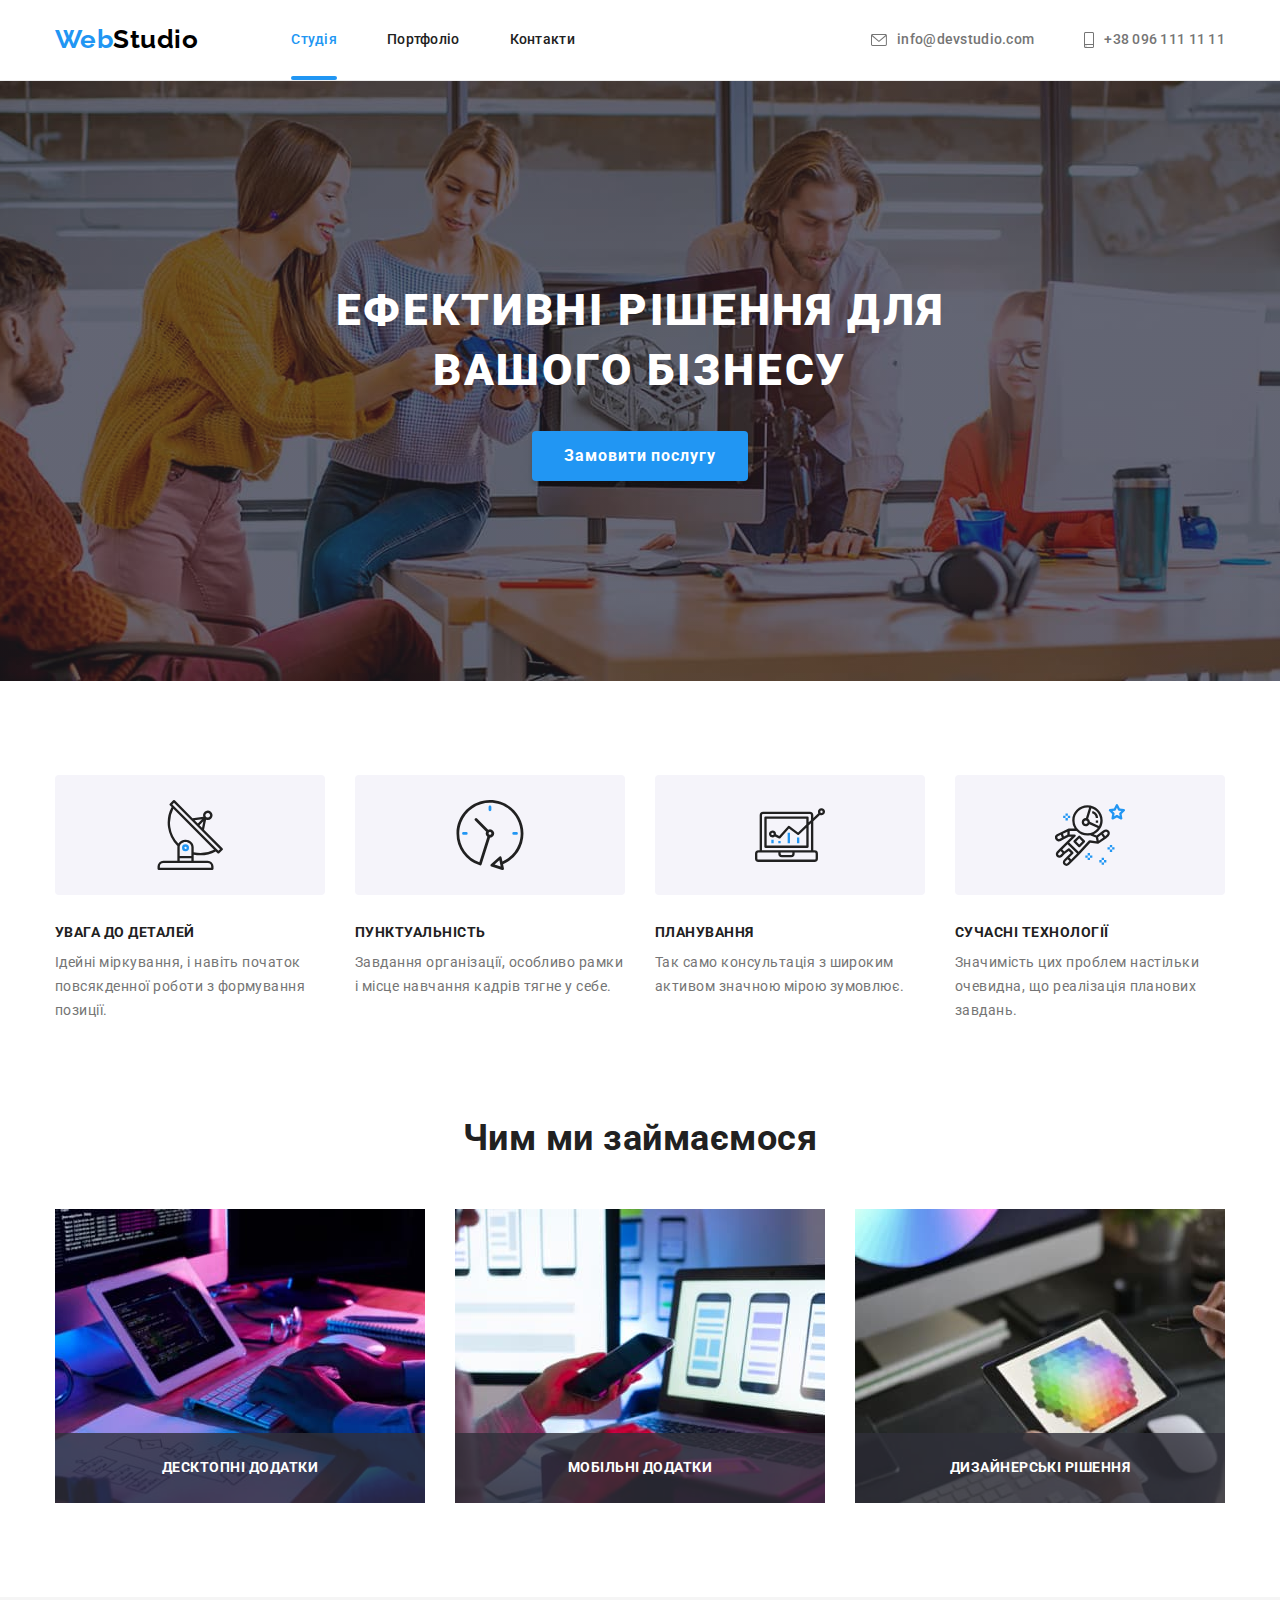
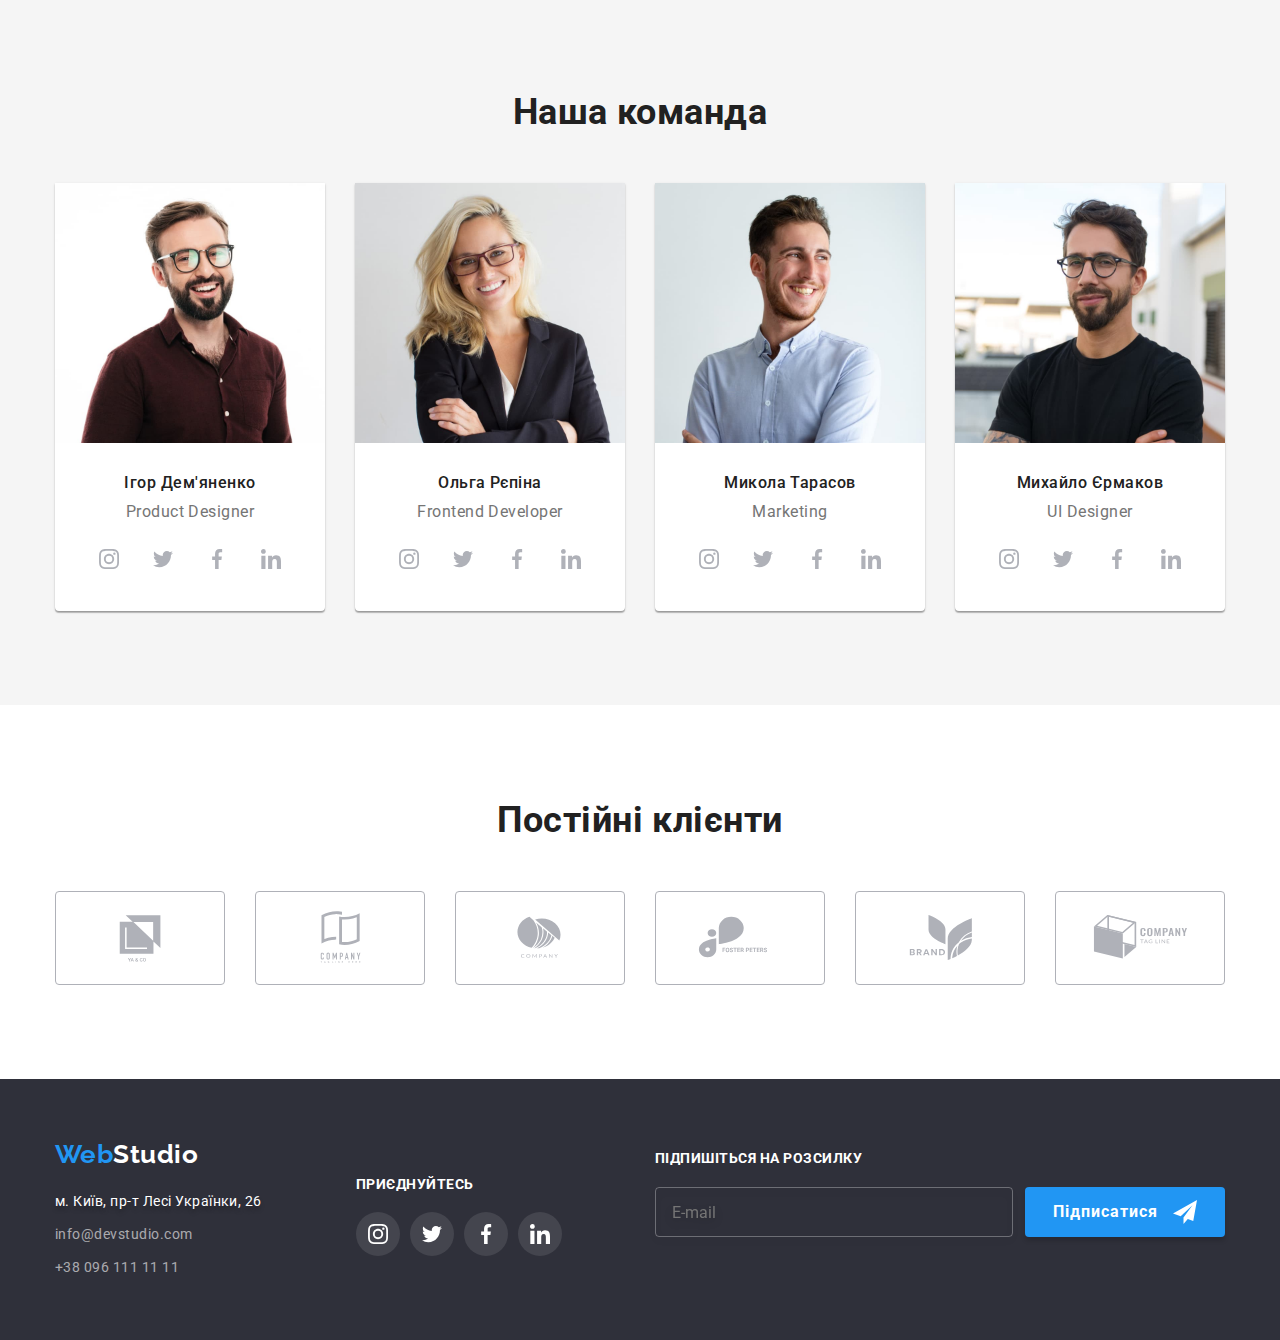
==== index.html @ 2a23f06a "Копіює попереднє ДЗ" ====
<!DOCTYPE html>
<html lang="uk">
  <head>
    <meta charset="UTF-8" />
    <meta http-equiv="X-UA-Compatible" content="IE=edge" />
    <meta name="viewport" content="width=device-width, initial-scale=1.0" />
    <title>WebStudio</title>
    <link rel="preconnect" href="https://fonts.googleapis.com" />
    <link rel="preconnect" href="https://fonts.gstatic.com" crossorigin />
    <link
      href="https://fonts.googleapis.com/css2?family=Raleway:wght@700&family=Roboto:wght@400;500;700;900&display=swap"
      rel="stylesheet"
    />
    <link
      rel="stylesheet"
      href="https://cdnjs.cloudflare.com/ajax/libs/modern-normalize/1.1.0/modern-normalize.min.css"
    />
    <link rel="stylesheet" href="./css/styles.css" />
  </head>
  <body>
    <header class="header">
      <div class="container main-nav">
        <nav class="nav">
          <a href="./index.html" class="header-logo"><span class="logo-accent">Web</span>Studio</a>
          <ul class="site-nav reset">
            <li class="item"><a href="./index.html" class="link current">Студія</a></li>
            <li class="item"><a href="./portfolio.html" class="link">Портфоліо</a></li>
            <li class="item"><a href="" class="link">Контакти</a></li>
          </ul>
        </nav>
        <ul class="contacts reset">
          <li class="item">
            <a href="mailto:info@devstudio.com" class="contact">
              <svg class="icon envelope" width="16" height="12">
                <use href="./images/icon.svg#icon-envelope"></use>
              </svg>
              info@devstudio.com</a
            >
          </li>
          <li class="item">
            <a href="tel:+380961111111" class="contact">
              <svg class="icon smartphone" width="10" height="16">
                <use href="./images/icon.svg#icon-smartphone"></use>
              </svg>
              +38 096 111 11 11</a
            >
          </li>
        </ul>
      </div>
    </header>
    <main>
      <!-- Герой -->
      <section class="hero overlay">
        <div class="container">
          <h1 class="hero-title">Ефективні рішення для вашого бізнесу</h1>
          <button type="button" class="button" data-modal-open>Замовити послугу</button>
        </div>
        <!-- Модалка -->
        <div class="backdrop is-hidden" data-modal>
          <div class="modal">
            <button class="modal-btn-close" data-modal-close>
              <svg class="icon" width="18" height="18">
                <use href="./images/icon.svg#icon-close-btn"></use>
              </svg>
            </button>
            <form class="registration-form">
              <strong class="modal-title">Залиште свої дані, ми вам передзвонимо</strong>
              <div role="group">
                <label class="modal-label">
                  <span class="modal-name">Ім'я</span>
                  <input class="modal-input" type="text" name="username">
                  <svg class="modal-icon" width="18" height="18">
                    <use href="./images/icon.svg#icon-modal-name"></use>
                  </svg>
                </label>
                <label class="modal-label">
                  <span class="modal-name">Телефон</span>
                  <input class="modal-input" type="tel" name="usertel">
                  <svg class="modal-icon" width="18" height="18">
                    <use href="./images/icon.svg#icon-modal-phone"></use>
                  </svg>
                </label>
                <label class="modal-label">
                  <span class="modal-name">Пошта</span>
                  <input class="modal-input" type="email" name="usermail">
                  <svg class="modal-icon" width="18" height="18">
                    <use href="./images/icon.svg#icon-modal-email"></use>
                  </svg>
                </label>
                <label class="modal-label">
                  <span class="modal-name">Коментар</span>
                  <textarea class="modal-textarea" name="usermessage" rows="5" placeholder="Введіть текст"></textarea>
                </label>
              </div>
              <label class="agreement-title">
                <input class="agreement-chekbox" type="checkbox" name="agreementchekbox">
                <svg class="chekbox-icon" width="16" height="16">
                  <use class="cheked-icon" href="./images/icon.svg#icon-check"></use>
                  <use class="uncheked-icon" href="./images/icon.svg#icon-uncheck"></use>
                </svg>
                <span class="agreement-name"
                  >Погоджуюся з розсилкою та приймаю
                  <a class="agreement-link" href="">Умови договору</a>  
                </span>
              </label>
              <button class="agreement-btn" type="submit">Відправити</button>
            </form>
          </div>
        </div>
      </section>
      <!-- Особливості -->
      <section class="section features">
        <div class="container features">
          <h2 class="section-title hiden">Особливості</h2>
          <!-- ☝️ Логічний заголовок h2 прихований в CSS -->
          <ul class="features reset">
            <li class="item">
              <div class="icon-features-bg">
                <svg class="icon" width="70" height="70">
                  <use href="./images/icon.svg#icon-antena"></use>
                </svg>
              </div>
              <h3 class="title">УВАГА ДО ДЕТАЛЕЙ</h3>
              <p class="text">
                Ідейні міркування, і навіть початок повсякденної роботи з формування позиції.
              </p>
            </li>
            <li class="item">
              <div class="icon-features-bg">
                <svg class="icon" width="70" height="70">
                  <use href="./images/icon.svg#icon-clock"></use>
                </svg>
              </div>
              <h3 class="title">ПУНКТУАЛЬНІСТЬ</h3>
              <p class="text">
                Завдання організації, особливо рамки і місце навчання кадрів тягне у себе.
              </p>
            </li>
            <li class="item">
              <div class="icon-features-bg">
                <svg class="icon" width="70" height="70">
                  <use href="./images/icon.svg#icon-diagram"></use>
                </svg>
              </div>
              <h3 class="title">ПЛАНУВАННЯ</h3>
              <p class="text">Так само консультація з широким активом значною мірою зумовлює.</p>
            </li>
            <li class="item">
              <div class="icon-features-bg">
                <svg class="icon" width="70" height="70">
                  <use href="./images/icon.svg#icon-astronaut"></use>
                </svg>
              </div>
              <h3 class="title">СУЧАСНІ ТЕХНОЛОГІЇ</h3>
              <p class="text">
                Значимість цих проблем настільки очевидна, що реалізація планових завдань.
              </p>
            </li>
          </ul>
        </div>
      </section>
      <!-- Чим ми займаємось -->
      <section class="section">
        <div class="container">
          <h2 class="section-title">Чим ми займаємося</h2>
          <ul class="works reset">
            <li class="item">
              <img src="./images/img1.jpg" alt="Десктопні додатки" width="370" height="294" />
              <h3 class="descr">Десктопні додатки</h3>
            </li>
            <li class="item">
              <img src="./images/img2.jpg" alt="Мобільні додатки" width="370" height="294" />
              <h3 class="descr">Мобільні додатки</h3>
            </li>
            <li class="item">
              <img src="./images/img3.jpg" alt="Дизайнерські рішення" width="370" height="294" />
              <h3 class="descr">Дизайнерські рішення</h3>
            </li>
          </ul>
        </div>
      </section>
      <!-- Наша команда -->
      <section class="section team">
        <div class="container">
          <h2 class="section-title">Наша команда</h2>
          <ul class="team-list reset">
            <li class="item">
              <img
                src="./images/team1.jpg"
                alt="фото Ігора"
                width="270"
                height="260"
                class="photo"
              />
              <div class="descr">
                <h3 class="name">Ігор Дем'яненко</h3>
                <p class="position">Product Designer</p>
                <ul class="social-links reset">
                  <li>
                    <a href="" class="icon-link">
                      <svg class="icon" width="20" height="20">
                        <use href="./images/icon.svg#icon-instagram"></use>
                      </svg>
                    </a>
                  </li>
                  <li>
                    <a href="" class="icon-link">
                      <svg class="icon" width="20" height="20">
                        <use href="./images/icon.svg#icon-twitter"></use>
                      </svg>
                    </a>
                  </li>
                  <li>
                    <a href="" class="icon-link">
                      <svg class="icon" width="20" height="20">
                        <use href="./images/icon.svg#icon-facebook"></use>
                      </svg>
                    </a>
                  </li>
                  <li>
                    <a href="" class="icon-link">
                      <svg class="icon" width="20" height="20">
                        <use href="./images/icon.svg#icon-linkedin"></use>
                      </svg>
                    </a>
                  </li>
                </ul>
              </div>
            </li>
            <li class="item">
              <img
                src="./images/team2.jpg"
                alt="фото Ольги"
                width="270"
                height="260"
                class="photo"
              />
              <div class="descr">
                <h3 class="name">Ольга Рєпіна</h3>
                <p class="position">Frontend Developer</p>
                <ul class="social-links reset">
                  <li>
                    <a href="" class="icon-link">
                      <svg class="icon" width="20" height="20">
                        <use href="./images/icon.svg#icon-instagram"></use>
                      </svg>
                    </a>
                  </li>
                  <li>
                    <a href="" class="icon-link">
                      <svg class="icon" width="20" height="20">
                        <use href="./images/icon.svg#icon-twitter"></use>
                      </svg>
                    </a>
                  </li>
                  <li>
                    <a href="" class="icon-link">
                      <svg class="icon" width="20" height="20">
                        <use href="./images/icon.svg#icon-facebook"></use>
                      </svg>
                    </a>
                  </li>
                  <li>
                    <a href="" class="icon-link">
                      <svg class="icon" width="20" height="20">
                        <use href="./images/icon.svg#icon-linkedin"></use>
                      </svg>
                    </a>
                  </li>
                </ul>
              </div>
            </li>
            <li class="item">
              <img
                src="./images/team3.jpg"
                alt="фото Миколи"
                width="270"
                height="260"
                class="photo"
              />
              <div class="descr">
                <h3 class="name">Микола Тарасов</h3>
                <p class="position">Marketing</p>
                <ul class="social-links reset">
                  <li>
                    <a href="" class="icon-link">
                      <svg class="icon" width="20" height="20">
                        <use href="./images/icon.svg#icon-instagram"></use>
                      </svg>
                    </a>
                  </li>
                  <li>
                    <a href="" class="icon-link">
                      <svg class="icon" width="20" height="20">
                        <use href="./images/icon.svg#icon-twitter"></use>
                      </svg>
                    </a>
                  </li>
                  <li>
                    <a href="" class="icon-link">
                      <svg class="icon" width="20" height="20">
                        <use href="./images/icon.svg#icon-facebook"></use>
                      </svg>
                    </a>
                  </li>
                  <li>
                    <a href="" class="icon-link">
                      <svg class="icon" width="20" height="20">
                        <use href="./images/icon.svg#icon-linkedin"></use>
                      </svg>
                    </a>
                  </li>
                </ul>
              </div>
            </li>
            <li class="item">
              <img
                src="./images/team4.jpg"
                alt="фото Михайла"
                width="270"
                height="260"
                class="photo"
              />
              <div class="descr">
                <h3 class="name">Михайло Єрмаков</h3>
                <p class="position">UI Designer</p>
                <ul class="social-links reset">
                  <li>
                    <a href="" class="icon-link">
                      <svg class="icon" width="20" height="20">
                        <use href="./images/icon.svg#icon-instagram"></use>
                      </svg>
                    </a>
                  </li>
                  <li>
                    <a href="" class="icon-link">
                      <svg class="icon" width="20" height="20">
                        <use href="./images/icon.svg#icon-twitter"></use>
                      </svg>
                    </a>
                  </li>
                  <li>
                    <a href="" class="icon-link">
                      <svg class="icon" width="20" height="20">
                        <use href="./images/icon.svg#icon-facebook"></use>
                      </svg>
                    </a>
                  </li>
                  <li>
                    <a href="" class="icon-link">
                      <svg class="icon" width="20" height="20">
                        <use href="./images/icon.svg#icon-linkedin"></use>
                      </svg>
                    </a>
                  </li>
                </ul>
              </div>
            </li>
          </ul>
        </div>
      </section>
      <!-- Постійні клієнти -->
      <section class="section">
        <div class="container">
          <h2 class="section-title">Постійні клієнти</h2>
          <ul class="client-links reset">
            <li>
              <a href="" class="client-link">
                <svg class="icon" width="106" height="60">
                  <use href="./images/icon.svg#icon-company1"></use>
                </svg>
              </a>
            </li>
            <li>
              <a href="" class="client-link">
                <svg class="icon" width="106" height="60">
                  <use href="./images/icon.svg#icon-company2"></use>
                </svg>
              </a>
            </li>
            <li>
              <a href="" class="client-link">
                <svg class="icon" width="106" height="60">
                  <use href="./images/icon.svg#icon-company3"></use>
                </svg>
              </a>
            </li>
            <li>
              <a href="" class="client-link">
                <svg class="icon" width="106" height="60">
                  <use href="./images/icon.svg#icon-company4"></use>
                </svg>
              </a>
            </li>
            <li>
              <a href="" class="client-link">
                <svg class="icon" width="106" height="60">
                  <use href="./images/icon.svg#icon-company5"></use>
                </svg>
              </a>
            </li>
            <li>
              <a href="" class="client-link">
                <svg class="icon" width="106" height="60">
                  <use href="./images/icon.svg#icon-company6"></use>
                </svg>
              </a>
            </li>
          </ul>
        </div>
      </section>
    </main>
    <footer class="footer">
      <div class="container test" >
        <div class="logo-address">
          <a href="./index.html" class="footer-logo"><span class="logo-accent">Web</span>Studio</a>
          <address>
            <ul class="address reset">
              <li class="item">
                <a
                  href="https://goo.gl/maps/BD2goGqoKJYriKca9"
                  target="_blank"
                  class="footer-address"
                  >м. Київ, пр-т Лесі Українки, 26</a
                >
              </li>
              <li class="item">
                <a href="mailto:info@devstudio.com" class="footer-mail">info@devstudio.com</a>
              </li>
              <li class="item">
                <a href="tel:+380961111111" class="footer-tel">+38 096 111 11 11</a>
              </li>
            </ul>
          </address>
        </div>
        <div class="social-footer">
          <h3 class="title">приєднуйтесь</h3>
          <ul class="social-links reset">
            <li>
              <a href="" class="icon-link">
                <svg class="icon" width="20" height="20">
                  <use href="./images/icon.svg#icon-instagram"></use>
                </svg>
              </a>
            </li>
            <li>
              <a href="" class="icon-link">
                <svg class="icon" width="20" height="20">
                  <use href="./images/icon.svg#icon-twitter"></use>
                </svg>
              </a>
            </li>
            <li>
              <a href="" class="icon-link">
                <svg class="icon" width="20" height="20">
                  <use href="./images/icon.svg#icon-facebook"></use>
                </svg>
              </a>
            </li>
            <li>
              <a href="" class="icon-link">
                <svg class="icon" width="20" height="20">
                  <use href="./images/icon.svg#icon-linkedin"></use>
                </svg>
              </a>
            </li>
          </ul>
        </div>
        <div class="subscription">
          <h3 class="title">Підпишіться на розсилку</h3>
          <form class="subscription-form">
            <label for="user_email"></label>
            <input class="subscription-input" type="email" name="subscriber-email" id="user_email" placeholder="E-mail"/>

            <button class="subscription-btn" type="submit">Підписатися
              <svg class="subscription-icon" width="24" height="24">
                <use href="./images/icon.svg#icon-send"></use>
              </svg>
            </button>
          </form>
        </div>
      </div>
    </footer>
    <script src="./js/modal.js"></script>
  </body>
</html>
---- css/styles.css ----
html {
  box-sizing: border-box;
}

*,
*::before,
*::after {
  box-sizing: border-box;
}

h1,
h2,
h3,
h4,
h5,
h6,
p {
  margin-top: 0;
  margin-bottom: 0;
}

img {
  display: block;
}

:root {
  --primary-text-color: #212121;
  --text-color: #757575;
  --accent-color: #2196f3;
  --primary-background-color: #ffffff;
  --secondary-background-color: #2f303a;
  --third-background-color: #f5f5f5;
  /* Transition settings*/
  --transition-duration: 250ms;
  --transition-timing-function: cubic-bezier(0.4, 0, 0.2, 1);
}

body {
  background-color: var(--primary-background-color);
  color: var(--primary-text-color);

  font-family: 'Roboto', sans-serif;
  letter-spacing: 0.03em;
}

input, 
textarea {
  display: block;
  outline: transparent;
}

.reset {
  padding: 0;
  margin: 0;
  list-style: none;
}

/* Header */

.header {
  border-bottom: 1px solid #ececec;
}
.header-logo {
  padding-top: 24px;
  padding-bottom: 24px;

  color: #000000;

  font-family: 'Raleway', sans-serif;
  font-weight: 700;
  font-size: 26px;
  line-height: 1.2;
  text-decoration: none;

  transition-property: color;
  transition-duration: var(--transition-duration);
  transition-timing-function: var(--transition-timing-function);
}

.header-logo .logo-accent {
  color: var(--accent-color);
}

.header-logo:hover,
.header-logo:focus {
  color: var(--accent-color);
}

.container {
  margin: 0 auto;
  width: 1200px;
  padding-left: 15px;
  padding-right: 15px;
}
/* Site nav */

.nav {
  display: flex;
  align-items: center;
}

.main-nav {
  display: flex;
}

.site-nav {
  display: flex;
  margin-left: 93px;
}

.site-nav .item + .item {
  margin-left: 50px;
}

.contacts {
  display: flex;
  margin-left: auto;
}

.contacts .item + .item {
  margin-left: 50px;
}

.site-nav .link,
.contacts .contact {
  display: block;
  padding-top: 32px;
  padding-bottom: 32px;

  color: var(--primary-text-color);

  font-weight: 500;
  font-size: 14px;
  line-height: 1.14;
  letter-spacing: 0.02em;
  text-decoration: none;

  transition-property: color;
  transition-duration: var(--transition-duration);
  transition-timing-function: var(--transition-timing-function);

}

.site-nav .link.current {
  position: relative;
  color: var(--accent-color);
}

.link.current::after {
  content: '';
  position: absolute;
  left: 0;
  bottom: 0;
  display: block;
  width: 100%;
  height: 4px;
  border-radius: 2px;
  background-color: var(--accent-color);
}

.contacts .contact {
  display: flex;
  align-items: center;

  color: var(--text-color);

  transition-property: color;
  transition-duration: var(--transition-duration);
  transition-timing-function: var(--transition-timing-function);

}

.contact > .icon.envelope {
  width: 16px;
  height: 12px;
  margin-right: 10px;
  padding: 0;
  fill: currentColor;
}

.contact > .icon.smartphone {
  width: 10px;
  height: 16px;
  margin-right: 10px;
  padding: 0;
  fill: currentColor;
}

.site-nav .link:hover,
.site-nav .link:focus,
.contact:hover,
.contact:focus {
  color: var(--accent-color);
}

/* Hero */

.hero-title {
  margin: 0 auto;
  margin-bottom: 30px;
  width: 696px;

  color: var(--primary-background-color);

  font-weight: 900;
  font-size: 44px;
  line-height: 1.36;
  letter-spacing: 0.06em;
  text-transform: uppercase;
}

.hero {
  padding-top: 200px;
  padding-bottom: 200px;
  text-align: center;

  background-color: #c4c4c4;
}

.overlay {
  max-width: 1600px;
  height: 600px;
  margin-left: auto;
  margin-right: auto;
  background-image: linear-gradient(to right, rgba(47, 48, 58, 0.4), rgba(47, 48, 58, 0.4)),
    url(../images/bg-image-hero.jpg);
  background-repeat: no-repeat;
  background-position: center;
  background-size: cover;
}

/* Hero button */

.button {
  border: none;
  border-radius: 4px;
  box-shadow: 0px 4px 4px rgba(0, 0, 0, 0.15);
  padding: 10px 32px;
  min-width: 216px;

  color: var(--primary-background-color);
  background-color: var(--accent-color);

  font-weight: 700;
  font-size: 16px;
  line-height: 1.88;
  text-align: center;
  letter-spacing: 0.06em;
  cursor: pointer;

  transition-property: background-color;
  transition-duration: var(--transition-duration);
  transition-timing-function: var(--transition-timing-function);
}
.button:hover,
.button:focus {
  background-color: #188ce8;
}

/* Modal */

.backdrop {
  position: fixed;
  z-index: 10;
  top: 0;
  left: 0;
  width: 100%;
  height: 100%;
  background-color: rgba(0, 0, 0, 0.2);
  transform:  scale(1);
  transition-duration: 250ms;
  transform-origin: top center;
  transition-timing-function: var(--transition-timing-function);
}

.backdrop.is-hidden {
  opacity: 0;
  pointer-events: none;
  visibility: hidden;

  transform:  scale(0);
  transition-duration: 250ms;
  transform-origin: top center;
  transition-timing-function: var(--transition-timing-function);
}

.modal {
  position: absolute;
  top: 50%;
  left: 50%;
  transform: translate(-50%, -50%);
  width: 528px;
  height: 581px;
  background-color: #FFFFFF;
  box-shadow: 0px 1px 3px rgba(0, 0, 0, 0.12), 0px 1px 1px rgba(0, 0, 0, 0.14), 0px 2px 1px rgba(0, 0, 0, 0.2);
  border-radius: 4px;
}

.modal-btn-close {
  position: absolute;
  top: 8px;
  right: 8px;
  display: flex;
  justify-content: center;
  align-items: center;
  width: 30px;
  height: 30px;
  background: #FFFFFF;
  border: 1px solid rgba(0, 0, 0, 0.1);
  border-radius: 50%;
  cursor: pointer;
}

.modal-btn-close .icon {
  width: 11px;
  height: 11px;

  transition-property: fill;
  transition-duration: var(--transition-duration);
  transition-timing-function: var(--transition-timing-function);
}

.modal-btn-close:hover .icon {
  fill: var(--accent-color);
}

/* Modal forms */

.registration-form {
  padding: 40px;
  text-align: left;
}

.modal-title {
  display: block;
  text-align: center;
  margin-bottom: 12px;
  font-weight: 700;
  font-size: 20px;
  line-height: 1.15;
  color: #212121;
}

.modal-label {
  position: relative;
  display: block;
}

.modal-label:nth-child(-n + 3) {
  margin-bottom: 10px;
}

.modal-label:last-child {
  margin-bottom: 20px;
}

.modal-name {
  display: block;
  margin-left: 0;
  margin-bottom: 4px;
  font-weight: 400;
  font-size: 12px;
  line-height: 1.17;
  letter-spacing: 0.01em;
  color: var(--text-color);
}

.modal-input {
  outline: transparent;
  width: 100%;
  height: 40px;
  padding-left: 42px;
  padding-right: 42px;
  border: 1px solid rgba(33, 33, 33, 0.2);
  border-radius: 4px;
  font-size: 12px;
  line-height: 1.17;
  letter-spacing: 0.01em;
  color: rgba(117, 117, 117, 0.5);

  transition-property: border-color, fill;
  transition-duration: var(--transition-duration);
  transition-timing-function: var(--transition-timing-function);
}

.modal-icon {
  position: absolute;
  bottom: 11px;
  left: 12px;

  transition-property: border-color, fill;
  transition-duration: var(--transition-duration);
  transition-timing-function: var(--transition-timing-function);
}

.modal-input:focus {
  border-color: var(--accent-color);
}

.modal-input:focus + .modal-icon {
  fill: var(--accent-color);
}

.modal-textarea {
  outline: transparent;
  width: 100%;
  height: 120px;
  padding: 12px 16px;
  border: 1px solid rgba(33, 33, 33, 0.2);
  border-radius: 4px;
  resize: none;
  font-weight: 400;
  font-size: 12px;
  line-height: 1.17;
  letter-spacing: 0.01em;
  color: rgba(117, 117, 117, 0.5);

  transition-property: border-color;
  transition-duration: var(--transition-duration);
  transition-timing-function: var(--transition-timing-function);
}

.modal-textarea::placeholder {
  font-weight: 400;
  font-size: 12px;
  line-height: 1.17;
  letter-spacing: 0.01em;
  color: rgba(117, 117, 117, 0.5);
}

.modal-textarea:focus {
  border-color: var(--accent-color);
}

.agreement-title {
  display: flex;
  align-items: center;
  justify-content: center;
  gap: 8px;

  /* display: block; */
  margin-bottom: 30px;
  text-align: center;
  font-weight: 400;
  font-size: 14px;
  line-height: 1.71;
  color: var(--text-color);
  cursor: pointer;
}

.agreement-chekbox {
  position: absolute;
  opacity: 0;
  transform: scale(0);
}

.chekbox-icon {
  display: block;
}

.uncheked-icon {
  opacity: 1;

  transition-property: opacity, fill;
  transition-duration: var(--transition-duration);
  transition-timing-function: var(--transition-timing-function);
}

.agreement-chekbox:checked + .chekbox-icon .uncheked-icon {
  opacity: 0;
}

.cheked-icon {
  opacity: 0;

  transition-property: opacity;
  transition-duration: var(--transition-duration);
  transition-timing-function: var(--transition-timing-function);
}

.agreement-chekbox:checked + .chekbox-icon .cheked-icon {
  opacity: 1;
}

.agreement-chekbox:focus + .chekbox-icon .uncheked-icon {
  fill: var(--accent-color);
}

.agreement-name {
  user-select: none;
}

.agreement-link {
  text-decoration: underline;
  text-underline-position: under;  
  color: var(--accent-color);

  transition-property: color;
  transition-duration: var(--transition-duration);
  transition-timing-function: var(--transition-timing-function);
}

.agreement-link:hover,
.agreement-link:focus {
  color: #188ce8;
}

.agreement-btn {
  display: block;
  margin: 0 auto;
  width: 200px;
  height: 50px;
  border: none;
  font-weight: 700;
  font-size: 16px;
  line-height: 1.88;
  letter-spacing: 0.06em;
  color: #FFFFFF;
  background-color: var(--accent-color);
  box-shadow: 0px 4px 4px rgba(0, 0, 0, 0.15);
  border-radius: 4px;
  cursor: pointer;

  transition-property: background-color;
  transition-duration: var(--transition-duration);
  transition-timing-function: var(--transition-timing-function);
}

.agreement-btn:hover,
.agreement-btn:focus {
background-color: #188ce8;
}


/* Sections */

.section {
  padding-top: 94px;
  padding-bottom: 94px;
}

.section-title {
  margin-bottom: 50px;
  color: var(--primary-text-color);

  font-weight: 700;
  font-size: 36px;
  line-height: 1.17;
  text-align: center;
}

/* Features */

.hiden {
  position: absolute;
  width: 1px;
  height: 1px;
  margin: -1px;
  border: 0;
  padding: 0;
  white-space: nowrap;
  clip-path: inset(100%);
  clip: rect(0 0 0 0);
  overflow: hidden;
}

.section.features {
  padding-bottom: 0;
}

.features {
  display: flex;
}

.features .item {
  width: 270px;
  margin-left: 30px;
}

.features .item:nth-child(1) {
  margin-left: 0;
}

.icon-features-bg {
  width: 270px;
  padding: 25px 100px;
  margin-bottom: 30px;
  background: #f5f4fa;
  border-radius: 4px;
}

.icon-features-bg > .icon {
  display: block;
}

.features .text {
  color: var(--text-color);
}

.features .title {
  margin-bottom: 10px;
  font-weight: 700;
  font-size: 14px;
  line-height: 1.14;
  text-transform: uppercase;
}

.features .text {
  font-size: 14px;
  line-height: 1.71;
}

/* Works */

.works {
  display: flex;
}

.works .item {
  position: relative;
  width: 370px;
  margin-left: 30px;
}

.works .item:nth-child(1) {
  margin-left: 0;
}

.works .descr {
  position: absolute;
  bottom: 0;
  left: 0;
  width: 100%;
  padding: 27px;
  font-weight: 700;
  font-size: 14px;
  line-height: 1.14;
  text-align: center;
  text-transform: uppercase;
  color: #FFFFFF;
  background-color: rgba(47, 48, 58, 0.8);;
}

/* Team */

.section.team {
  background-color: var(--third-background-color);
}

.team-list {
  display: flex;
  text-align: center;
}

.team-list .item {
  width: 270px;
  margin-left: 30px;
  text-align: center;
  background-color: var(--primary-background-color);
  box-shadow: 0px 1px 3px rgba(0, 0, 0, 0.12), 0px 1px 1px rgba(0, 0, 0, 0.14),
    0px 2px 1px rgba(0, 0, 0, 0.2);
  border-radius: 0px 0px 4px 4px;
}

.team-list .item:nth-child(1) {
  margin-left: 0;
}

.section.team > .section-title {
  margin-bottom: 50px;
}

.team-list .descr {
  padding-top: 30px;
  padding-bottom: 30px;
}

.team-list .name {
  margin-bottom: 10px;
  font-weight: 500;
  font-size: 16px;
  line-height: 1.19;
}

.team-list .position {
  margin-bottom: 16px;

  color: var(--text-color);

  font-size: 16px;
  line-height: 1.19;
}

.descr .social-links {
  display: flex;
  justify-content: center;
  gap: 10px;
}

.social-links .icon-link {
  display: flex;
  align-items: center;
  justify-content: center;
  width: 44px;
  height: 44px;
  border-radius: 50%;
  color: #afb1b8;

  transition-property: background-color, color;
  transition-duration: var(--transition-duration);
  transition-timing-function: var(--transition-timing-function);
}

.icon-link:hover,
.icon-link:focus {
  color: #ffffff;
  background-color: var(--accent-color);
}

.icon-link .icon {
  fill: currentColor;
}

/* Clients */

.client-links {
  display: flex;
  justify-content: center;
  gap: 30px;
}

.client-link {
  display: block;
  width: 170px;
  padding: 16px 32px;
  border: 1px solid #afb1b8;
  border-radius: 4px;
  color: #afb1b8;

  transition-property: border-color, color;
  transition-duration: var(--transition-duration);
  transition-timing-function: var(--transition-timing-function);

}

.client-link:hover,
.client-link:focus {
  color: var(--accent-color);
  border-color: var(--accent-color);
}

.client-link .icon {
  display: block;
  fill: currentColor;
}

/* Footer */

.footer {
  padding-top: 60px;
  padding-bottom: 60px;
  background-color: var(--secondary-background-color);
}

.footer-logo {
  display: block;
  margin-bottom: 20px;
  color: var(--primary-background-color);

  font-family: 'Raleway', sans-serif;
  font-weight: 700;
  font-size: 26px;
  line-height: 1.19;
  text-decoration: none;

  transition-property: color;
  transition-duration: var(--transition-duration);
  transition-timing-function: var(--transition-timing-function);
}

.footer-logo .logo-accent {
  color: var(--accent-color);
}

.footer-logo:hover,
.footer-logo:focus {
  color: var(--accent-color);
}

.address {
  width: 231px;
  font-size: 14px;
  line-height: 1.71;
  font-style: normal;
}

.address > .item:nth-child(-n + 2) {
  margin-bottom: 9px;
}

.footer-address {
  display: block;
  color: var(--primary-background-color);
  text-decoration: none;
  text-shadow: 0px 4px 4px rgba(0, 0, 0, 0.25);

  transition-property: color;
  transition-duration: var(--transition-duration);
  transition-timing-function: var(--transition-timing-function);
}

.footer-mail,
.footer-tel {
  display: block;
  color: rgba(255, 255, 255, 0.6);
  text-decoration: none;

  transition-property: color;
  transition-duration: var(--transition-duration);
  transition-timing-function: var(--transition-timing-function);
}

.footer-address:hover,
.footer-address:focus,
.footer-mail:hover,
.footer-mail:focus,
.footer-tel:hover,
.footer-tel:focus {
  color: var(--accent-color);
}
/* Social footer */

.test {
  display: flex;
}

.social-footer {
  width: 206px;
  margin-left: 70px;
  align-content: center;
}

.social-footer .title {
  margin-top: 12px;
  margin-bottom: 20px;
  font-weight: 700;
  font-size: 14px;
  line-height: 16px;
  text-transform: uppercase;
  color: #ffffff;
}

.social-footer .social-links {
  display: flex;
  gap: 10px;
}

.social-footer .icon-link {
  display: flex;
  align-items: center;
  justify-content: center;
  width: 44px;
  height: 44px;
  border-radius: 50%;
  color: #ffffff;
  background: rgba(255, 255, 255, 0.1);

  transition-property: background-color;
  transition-duration: var(--transition-duration);
  transition-timing-function: var(--transition-timing-function);
}

.icon-link:hover,
.icon-link:focus {
  background-color: var(--accent-color);
}

/* Footer Subscription */

.subscription {
  margin-left: 93px;
}

.subscription-form {
  display: flex;
}

.subscription .title { 
  margin-top: 12px; 
  margin-bottom: 20px;
  font-weight: 700;
  font-size: 14px;
  line-height: 1.14;
  text-transform: uppercase;
    color: #FFFFFF;
}

.subscription-input {
  width: 358px;
  height: 50px;
  margin-right: 12px;
  padding: 15px 16px;
  border: 1px solid rgba(255, 255, 255, 0.3);
  filter: drop-shadow(0px 4px 4px rgba(0, 0, 0, 0.15));
  border-radius: 4px;
  background-color: transparent;
  font-size: 16px;
  line-height: 1.25;
  color: rgba(255, 255, 255, 0.6);

  transition-property: border-color;
  transition-duration: var(--transition-duration);
  transition-timing-function: var(--transition-timing-function);
}

.subscription-input:focus {
  border-color: var(--accent-color);
}

.subscription-btn {
  position: relative;
  display: block;
  width: 200px;
  height: 50px;
  padding: 10px 28px;
  border: none;
  background-color: #2196F3;
  box-shadow: 0px 4px 4px rgba(0, 0, 0, 0.15);
  border-radius: 4px;
  text-align: start;
  font-weight: 700;
  font-size: 16px;
  line-height: 1.88;
  letter-spacing: 0.06em;
  color: #FFFFFF;
  cursor: pointer;

  transition-property: background-color;
  transition-duration: var(--transition-duration);
  transition-timing-function: var(--transition-timing-function);

}

.subscription-icon {
  position: absolute;
  top: 13px;
  right: 28px;
}

.subscription-btn:hover,
.subscription-btn:focus {
  background-color: #188ce8;
}

/* Page Portfolio.html */

.section.portfolio {
  background-color: var(--primary-background-color);
}

.filters {
  display: flex;
  justify-content: center;
  margin-bottom: 50px;
}

.filters .item + .item {
  margin-left: 8px;
}

.filters .button {
  padding: 6px 22px;
}
.filter {
  padding: 6px 22px;

  background-color: #f5f4fa;
  color: var(--primary-text-color);
  border-radius: 4px;
  border: none;

  font-weight: 500;
  font-size: 16px;
  line-height: 1.62;
  font-family: inherit;

  transition-property: background-color, color, box-shadow;
  transition-duration: var(--transition-duration);
  transition-timing-function: var(--transition-timing-function);
}

.filter:hover,
.filter:focus {
  background-color: var(--accent-color);
  color: var(--primary-background-color);
  box-shadow: 0px 3px 1px rgba(0, 0, 0, 0.1), 0px 1px 2px rgba(0, 0, 0, 0.08),
    0px 2px 2px rgba(0, 0, 0, 0.12);
  cursor: pointer;
}

.card-thumd {
  position: relative;
  overflow: hidden;
}

.card-overlay {
  position: absolute;
  bottom: 0;
  left: 0;
  width: 100%;
  height: 100%;
  background-color: rgba(33, 150, 243, 0.9);
  transform: translateY(100%);
  
  transition-property: transform;
  transition-duration: var(--transition-duration);
  transition-timing-function: var(--transition-timing-function);
}

.card-link:hover .card-overlay {
  transform: translateY(0%);
}

.card-actions {
  display: block;
  position: absolute;
  bottom: 0;
  left: 0;

  padding: 63px 24px;
  font-weight: 400;
  font-size: 18px;
  line-height: 28px;
  color: #fff;
}

.cards.flex {
  display: flex;
  flex-wrap: wrap;
}

.card {
  width: 370px;
  margin-right: 30px;
  margin-bottom: 30px;
}

.card:nth-child(3n) {
  margin-right: 0;
}

.card:nth-last-child(-n + 3) {
  margin-bottom: 0;
}

.card .title {
  margin-bottom: 4px;
  color: var(--primary-text-color);

  font-weight: 700;
  font-size: 18px;
  line-height: 2;
  letter-spacing: 0.06em;
}

.card .text {
  color: var(--text-color);

  font-size: 16px;
  line-height: 1.88;
}

.card .descr {
  padding: 20px 24px;
  border: 1px solid #eeeeee;
  border-top: none;
  background: var(--primary-background-color);
}

.card-link {
  display: block;
  text-decoration: none;

  transition-property: box-shadow;
  transition-duration: var(--transition-duration);
  transition-timing-function: var(--transition-timing-function);

}

.card-link:hover,
.card-link:focus {
  box-shadow: 0px 1px 1px rgba(0, 0, 0, 0.12), 0px 4px 4px rgba(0, 0, 0, 0.06), 1px 4px 6px rgba(0, 0, 0, 0.16);
}
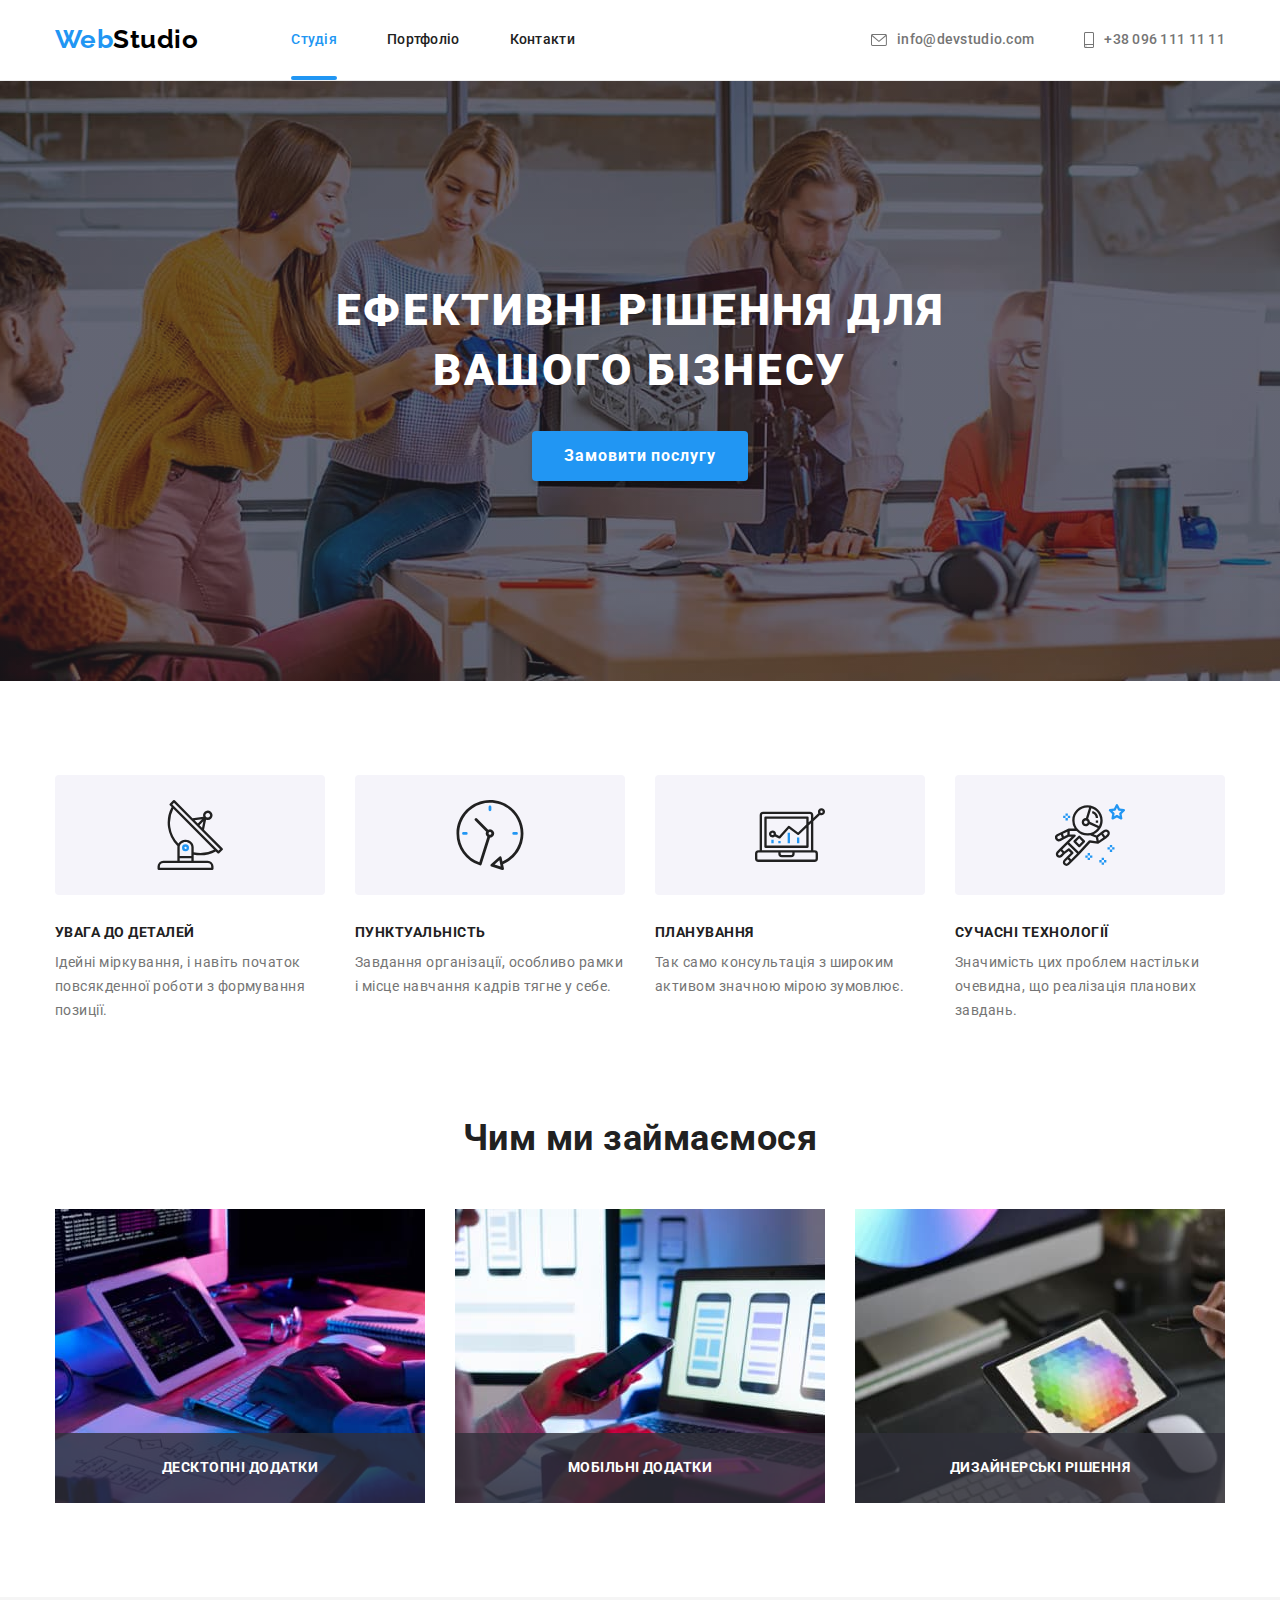
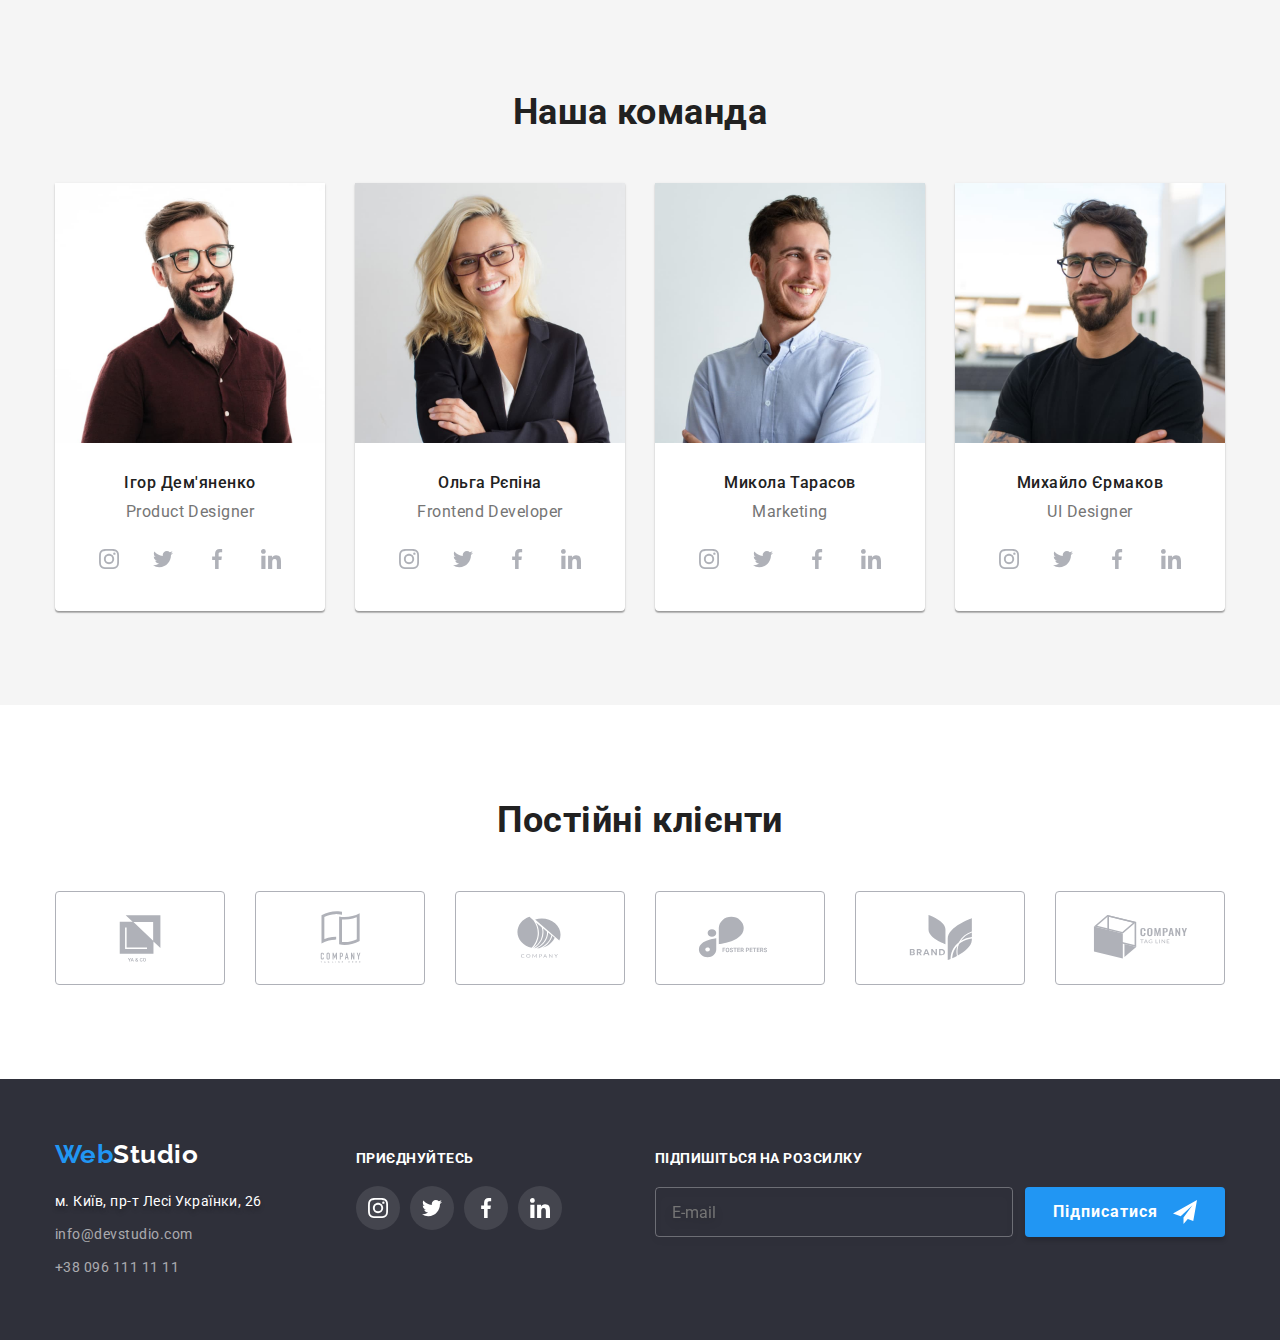
==== commit 296f1f49: "Виконує правки вказані ментором у попередній ДЗ" ====
--- a/index.html
+++ b/index.html
@@ -411,7 +411,7 @@
       </section>
     </main>
     <footer class="footer">
-      <div class="container test" >
+      <div class="container aligned" >
         <div class="logo-address">
           <a href="./index.html" class="footer-logo"><span class="logo-accent">Web</span>Studio</a>
           <address>
--- a/css/styles.css
+++ b/css/styles.css
@@ -830,8 +830,9 @@
 }
 /* Social footer */
 
-.test {
-  display: flex;
+.aligned {
+  display: flex;
+  align-items: baseline;
 }
 
 .social-footer {
@@ -841,7 +842,6 @@
 }
 
 .social-footer .title {
-  margin-top: 12px;
   margin-bottom: 20px;
   font-weight: 700;
   font-size: 14px;
@@ -886,7 +886,6 @@
 }
 
 .subscription .title { 
-  margin-top: 12px; 
   margin-bottom: 20px;
   font-weight: 700;
   font-size: 14px;
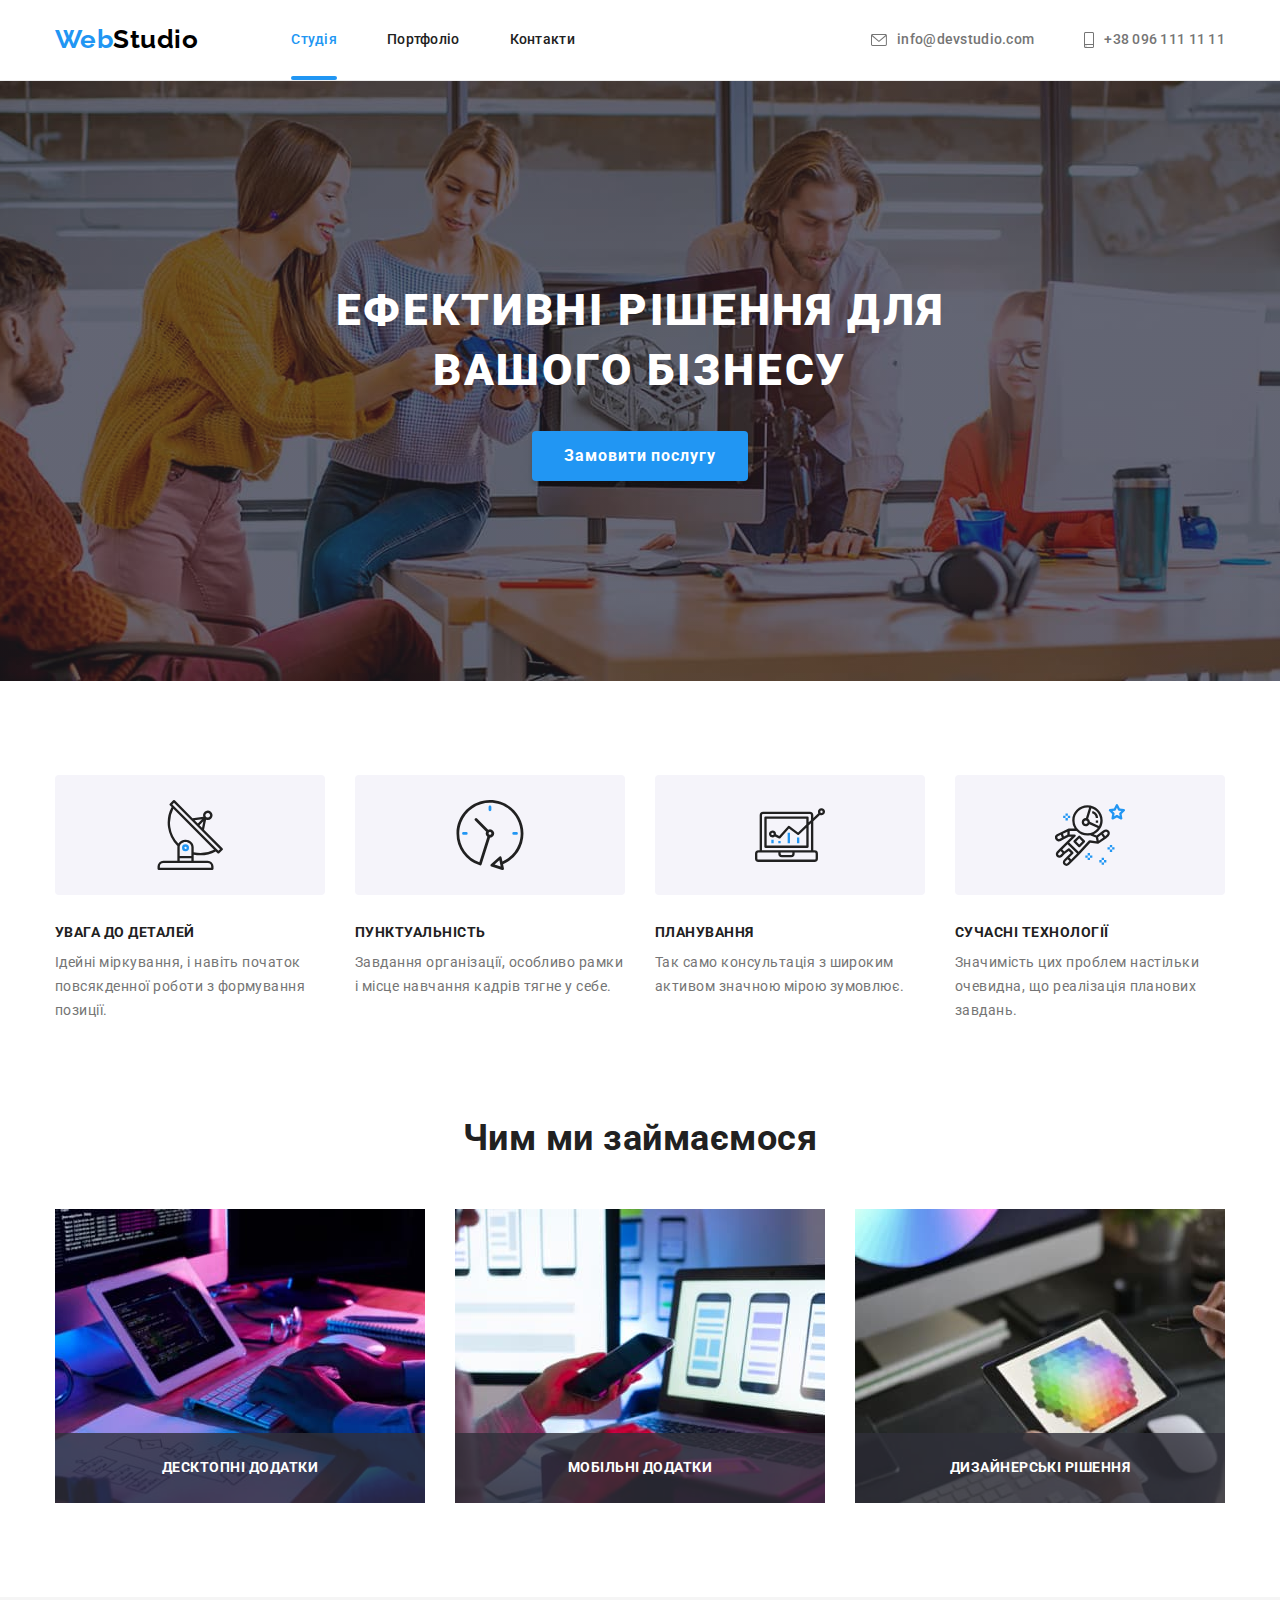
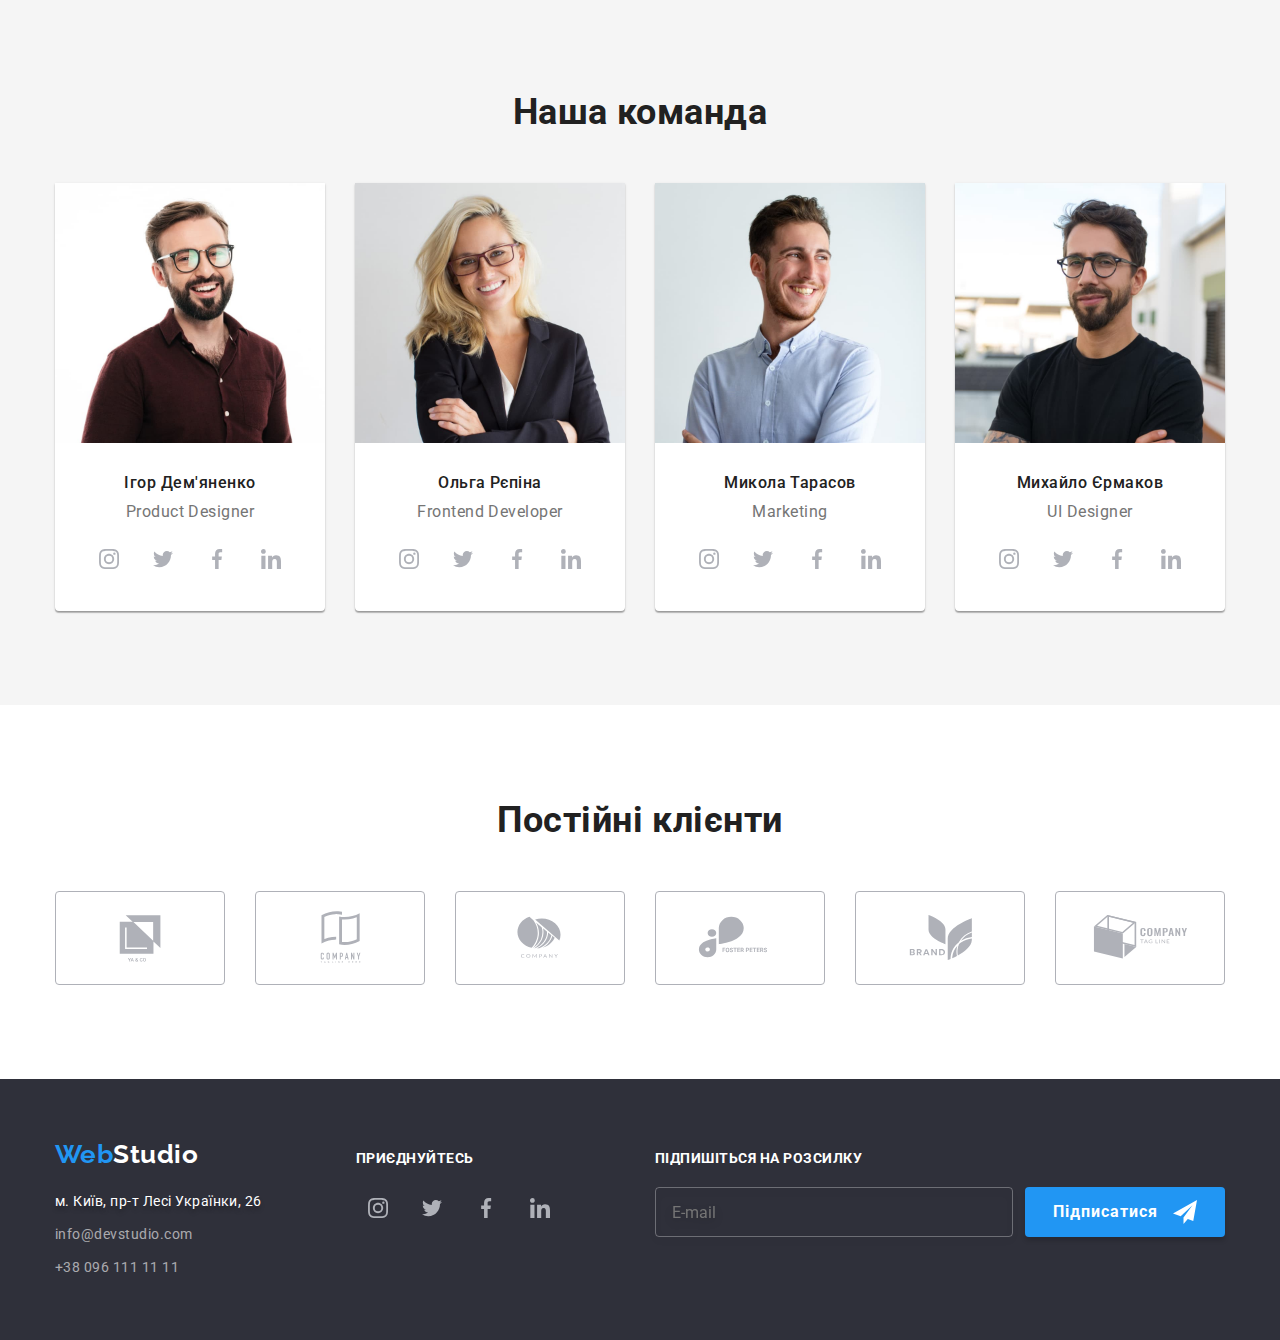
==== commit 580270ff: "Змінює назви класів в чотирьох секціях головної сторінки" ====
--- a/index.html
+++ b/index.html
@@ -108,51 +108,51 @@
           </div>
         </div>
       </section>
-      <!-- Особливості -->
+      <!-- Особливості -->      
       <section class="section features">
-        <div class="container features">
-          <h2 class="section-title hiden">Особливості</h2>
+        <div class="container">
+          <h2 class="section-title hidden">Особливості</h2>
           <!-- ☝️ Логічний заголовок h2 прихований в CSS -->
-          <ul class="features reset">
-            <li class="item">
-              <div class="icon-features-bg">
-                <svg class="icon" width="70" height="70">
+          <ul class="features__list reset">
+            <li class="features__item">
+              <div class="features__thumb">
+                <svg class="features__icon" width="70" height="70">
                   <use href="./images/icon.svg#icon-antena"></use>
                 </svg>
               </div>
-              <h3 class="title">УВАГА ДО ДЕТАЛЕЙ</h3>
-              <p class="text">
+              <h3 class="features__title">УВАГА ДО ДЕТАЛЕЙ</h3>
+              <p class="features__text">
                 Ідейні міркування, і навіть початок повсякденної роботи з формування позиції.
               </p>
             </li>
-            <li class="item">
-              <div class="icon-features-bg">
-                <svg class="icon" width="70" height="70">
+            <li class="features__item">
+              <div class="features__thumb">
+                <svg class="features__icon" width="70" height="70">
                   <use href="./images/icon.svg#icon-clock"></use>
                 </svg>
               </div>
-              <h3 class="title">ПУНКТУАЛЬНІСТЬ</h3>
-              <p class="text">
+              <h3 class="features__title">ПУНКТУАЛЬНІСТЬ</h3>
+              <p class="features__text">
                 Завдання організації, особливо рамки і місце навчання кадрів тягне у себе.
               </p>
             </li>
-            <li class="item">
-              <div class="icon-features-bg">
-                <svg class="icon" width="70" height="70">
+            <li class="features__item">
+              <div class="features__thumb">
+                <svg class="features__icon" width="70" height="70">
                   <use href="./images/icon.svg#icon-diagram"></use>
                 </svg>
               </div>
-              <h3 class="title">ПЛАНУВАННЯ</h3>
-              <p class="text">Так само консультація з широким активом значною мірою зумовлює.</p>
-            </li>
-            <li class="item">
-              <div class="icon-features-bg">
-                <svg class="icon" width="70" height="70">
+              <h3 class="features__title">ПЛАНУВАННЯ</h3>
+              <p class="features__text">Так само консультація з широким активом значною мірою зумовлює.</p>
+            </li>
+            <li class="features__item">
+              <div class="features__thumb">
+                <svg class="features__icon" width="70" height="70">
                   <use href="./images/icon.svg#icon-astronaut"></use>
                 </svg>
               </div>
-              <h3 class="title">СУЧАСНІ ТЕХНОЛОГІЇ</h3>
-              <p class="text">
+              <h3 class="features__title">СУЧАСНІ ТЕХНОЛОГІЇ</h3>
+              <p class="features__text">
                 Значимість цих проблем настільки очевидна, що реалізація планових завдань.
               </p>
             </li>
@@ -160,66 +160,66 @@
         </div>
       </section>
       <!-- Чим ми займаємось -->
-      <section class="section">
+      <section class="works section">
         <div class="container">
           <h2 class="section-title">Чим ми займаємося</h2>
-          <ul class="works reset">
-            <li class="item">
+          <ul class="works__list reset">
+            <li class="works__item">
               <img src="./images/img1.jpg" alt="Десктопні додатки" width="370" height="294" />
-              <h3 class="descr">Десктопні додатки</h3>
-            </li>
-            <li class="item">
+              <h3 class="works__descr">Десктопні додатки</h3>
+            </li>
+            <li class="works__item">
               <img src="./images/img2.jpg" alt="Мобільні додатки" width="370" height="294" />
-              <h3 class="descr">Мобільні додатки</h3>
-            </li>
-            <li class="item">
+              <h3 class="works__descr">Мобільні додатки</h3>
+            </li>
+            <li class="works__item">
               <img src="./images/img3.jpg" alt="Дизайнерські рішення" width="370" height="294" />
-              <h3 class="descr">Дизайнерські рішення</h3>
+              <h3 class="works__descr">Дизайнерські рішення</h3>
             </li>
           </ul>
         </div>
       </section>
       <!-- Наша команда -->
-      <section class="section team">
+      <section class="team team--color section">
         <div class="container">
           <h2 class="section-title">Наша команда</h2>
-          <ul class="team-list reset">
-            <li class="item">
+          <ul class="team__list reset">
+            <li class="team__item">
               <img
+                class="team__photo"v
                 src="./images/team1.jpg"
                 alt="фото Ігора"
                 width="270"
                 height="260"
-                class="photo"
               />
-              <div class="descr">
-                <h3 class="name">Ігор Дем'яненко</h3>
-                <p class="position">Product Designer</p>
-                <ul class="social-links reset">
-                  <li>
-                    <a href="" class="icon-link">
-                      <svg class="icon" width="20" height="20">
+              <div class="team__descr">
+                <h3 class="team__name">Ігор Дем'яненко</h3>
+                <p class="team__position">Product Designer</p>
+                <ul class="social-list reset">
+                  <li>
+                    <a href="" class="social-list__link">
+                      <svg class="social-list__icon" width="20" height="20">
                         <use href="./images/icon.svg#icon-instagram"></use>
                       </svg>
                     </a>
                   </li>
                   <li>
-                    <a href="" class="icon-link">
-                      <svg class="icon" width="20" height="20">
+                    <a href="" class="social-list__link">
+                      <svg class="social-list__icon" width="20" height="20">
                         <use href="./images/icon.svg#icon-twitter"></use>
                       </svg>
                     </a>
                   </li>
                   <li>
-                    <a href="" class="icon-link">
-                      <svg class="icon" width="20" height="20">
+                    <a href="" class="social-list__link">
+                      <svg class="social-list__icon" width="20" height="20">
                         <use href="./images/icon.svg#icon-facebook"></use>
                       </svg>
                     </a>
                   </li>
                   <li>
-                    <a href="" class="icon-link">
-                      <svg class="icon" width="20" height="20">
+                    <a href="" class="social-list__link">
+                      <svg class="social-list__icon" width="20" height="20">
                         <use href="./images/icon.svg#icon-linkedin"></use>
                       </svg>
                     </a>
@@ -227,42 +227,42 @@
                 </ul>
               </div>
             </li>
-            <li class="item">
+            <li class="team__item">
               <img
+                class="team__photo"
                 src="./images/team2.jpg"
                 alt="фото Ольги"
                 width="270"
                 height="260"
-                class="photo"
               />
-              <div class="descr">
-                <h3 class="name">Ольга Рєпіна</h3>
-                <p class="position">Frontend Developer</p>
-                <ul class="social-links reset">
-                  <li>
-                    <a href="" class="icon-link">
-                      <svg class="icon" width="20" height="20">
+              <div class="team__descr">
+                <h3 class="team__name">Ольга Рєпіна</h3>
+                <p class="team__position">Frontend Developer</p>
+                <ul class="social-list reset">
+                  <li>
+                    <a href="" class="social-list__link">
+                      <svg class="social-list__icon" width="20" height="20">
                         <use href="./images/icon.svg#icon-instagram"></use>
                       </svg>
                     </a>
                   </li>
                   <li>
-                    <a href="" class="icon-link">
-                      <svg class="icon" width="20" height="20">
+                    <a href="" class="social-list__link">
+                      <svg class="social-list__icon" width="20" height="20">
                         <use href="./images/icon.svg#icon-twitter"></use>
                       </svg>
                     </a>
                   </li>
                   <li>
-                    <a href="" class="icon-link">
-                      <svg class="icon" width="20" height="20">
+                    <a href="" class="social-list__link">
+                      <svg class="social-list__icon" width="20" height="20">
                         <use href="./images/icon.svg#icon-facebook"></use>
                       </svg>
                     </a>
                   </li>
                   <li>
-                    <a href="" class="icon-link">
-                      <svg class="icon" width="20" height="20">
+                    <a href="" class="social-list__link">
+                      <svg class="social-list__icon" width="20" height="20">
                         <use href="./images/icon.svg#icon-linkedin"></use>
                       </svg>
                     </a>
@@ -270,42 +270,42 @@
                 </ul>
               </div>
             </li>
-            <li class="item">
+            <li class="team__item">
               <img
+                class="team__photo"
                 src="./images/team3.jpg"
                 alt="фото Миколи"
                 width="270"
                 height="260"
-                class="photo"
               />
-              <div class="descr">
-                <h3 class="name">Микола Тарасов</h3>
-                <p class="position">Marketing</p>
-                <ul class="social-links reset">
-                  <li>
-                    <a href="" class="icon-link">
-                      <svg class="icon" width="20" height="20">
+              <div class="team__descr">
+                <h3 class="team__name">Микола Тарасов</h3>
+                <p class="team__position">Marketing</p>
+                <ul class="social-list reset">
+                  <li>
+                    <a href="" class="social-list__link">
+                      <svg class="social-list__icon" width="20" height="20">
                         <use href="./images/icon.svg#icon-instagram"></use>
                       </svg>
                     </a>
                   </li>
                   <li>
-                    <a href="" class="icon-link">
-                      <svg class="icon" width="20" height="20">
+                    <a href="" class="social-list__link">
+                      <svg class="social-list__icon" width="20" height="20">
                         <use href="./images/icon.svg#icon-twitter"></use>
                       </svg>
                     </a>
                   </li>
                   <li>
-                    <a href="" class="icon-link">
-                      <svg class="icon" width="20" height="20">
+                    <a href="" class="social-list__link">
+                      <svg class="social-list__icon" width="20" height="20">
                         <use href="./images/icon.svg#icon-facebook"></use>
                       </svg>
                     </a>
                   </li>
                   <li>
-                    <a href="" class="icon-link">
-                      <svg class="icon" width="20" height="20">
+                    <a href="" class="social-list__link">
+                      <svg class="social-list__icon" width="20" height="20">
                         <use href="./images/icon.svg#icon-linkedin"></use>
                       </svg>
                     </a>
@@ -313,42 +313,42 @@
                 </ul>
               </div>
             </li>
-            <li class="item">
+            <li class="team__item">
               <img
+                class="team__photo"
                 src="./images/team4.jpg"
                 alt="фото Михайла"
                 width="270"
                 height="260"
-                class="photo"
               />
-              <div class="descr">
-                <h3 class="name">Михайло Єрмаков</h3>
-                <p class="position">UI Designer</p>
-                <ul class="social-links reset">
-                  <li>
-                    <a href="" class="icon-link">
-                      <svg class="icon" width="20" height="20">
+              <div class="team__descr">
+                <h3 class="team__name">Михайло Єрмаков</h3>
+                <p class="team__position">UI Designer</p>
+                <ul class="social-list reset">
+                  <li>
+                    <a href="" class="social-list__link">
+                      <svg class="social-list__icon" width="20" height="20">
                         <use href="./images/icon.svg#icon-instagram"></use>
                       </svg>
                     </a>
                   </li>
                   <li>
-                    <a href="" class="icon-link">
-                      <svg class="icon" width="20" height="20">
+                    <a href="" class="social-list__link">
+                      <svg class="social-list__icon" width="20" height="20">
                         <use href="./images/icon.svg#icon-twitter"></use>
                       </svg>
                     </a>
                   </li>
                   <li>
-                    <a href="" class="icon-link">
-                      <svg class="icon" width="20" height="20">
+                    <a href="" class="social-list__link">
+                      <svg class="social-list__icon" width="20" height="20">
                         <use href="./images/icon.svg#icon-facebook"></use>
                       </svg>
                     </a>
                   </li>
                   <li>
-                    <a href="" class="icon-link">
-                      <svg class="icon" width="20" height="20">
+                    <a href="" class="social-list__link">
+                      <svg class="social-list__icon" width="20" height="20">
                         <use href="./images/icon.svg#icon-linkedin"></use>
                       </svg>
                     </a>
@@ -363,45 +363,45 @@
       <section class="section">
         <div class="container">
           <h2 class="section-title">Постійні клієнти</h2>
-          <ul class="client-links reset">
-            <li>
-              <a href="" class="client-link">
-                <svg class="icon" width="106" height="60">
+          <ul class="clients-list reset">
+            <li>
+              <a href="" class="clients-list__link">
+                <svg class="clients-list__icon" width="106" height="60">
                   <use href="./images/icon.svg#icon-company1"></use>
                 </svg>
               </a>
             </li>
             <li>
-              <a href="" class="client-link">
-                <svg class="icon" width="106" height="60">
+              <a href="" class="clients-list__link">
+                <svg class="clients-list__icon" width="106" height="60">
                   <use href="./images/icon.svg#icon-company2"></use>
                 </svg>
               </a>
             </li>
             <li>
-              <a href="" class="client-link">
-                <svg class="icon" width="106" height="60">
+              <a href="" class="clients-list__link">
+                <svg class="clients-list__icon" width="106" height="60">
                   <use href="./images/icon.svg#icon-company3"></use>
                 </svg>
               </a>
             </li>
             <li>
-              <a href="" class="client-link">
-                <svg class="icon" width="106" height="60">
+              <a href="" class="clients-list__link">
+                <svg class="clients-list__icon" width="106" height="60">
                   <use href="./images/icon.svg#icon-company4"></use>
                 </svg>
               </a>
             </li>
             <li>
-              <a href="" class="client-link">
-                <svg class="icon" width="106" height="60">
+              <a href="" class="clients-list__link">
+                <svg class="clients-list__icon" width="106" height="60">
                   <use href="./images/icon.svg#icon-company5"></use>
                 </svg>
               </a>
             </li>
             <li>
-              <a href="" class="client-link">
-                <svg class="icon" width="106" height="60">
+              <a href="" class="clients-list__link">
+                <svg class="clients-list__icon" width="106" height="60">
                   <use href="./images/icon.svg#icon-company6"></use>
                 </svg>
               </a>
@@ -435,31 +435,31 @@
         </div>
         <div class="social-footer">
           <h3 class="title">приєднуйтесь</h3>
-          <ul class="social-links reset">
-            <li>
-              <a href="" class="icon-link">
-                <svg class="icon" width="20" height="20">
+          <ul class="social-list social-list--footer reset">
+            <li>
+              <a href="" class="social-list__link social-list__link-footer">
+                <svg class="social-list__icon" width="20" height="20">
                   <use href="./images/icon.svg#icon-instagram"></use>
                 </svg>
               </a>
             </li>
             <li>
-              <a href="" class="icon-link">
-                <svg class="icon" width="20" height="20">
+              <a href="" class="social-list__link">
+                <svg class="social-list__icon" width="20" height="20">
                   <use href="./images/icon.svg#icon-twitter"></use>
                 </svg>
               </a>
             </li>
             <li>
-              <a href="" class="icon-link">
-                <svg class="icon" width="20" height="20">
+              <a href="" class="social-list__link">
+                <svg class="social-list__icon" width="20" height="20">
                   <use href="./images/icon.svg#icon-facebook"></use>
                 </svg>
               </a>
             </li>
             <li>
-              <a href="" class="icon-link">
-                <svg class="icon" width="20" height="20">
+              <a href="" class="social-list__link">
+                <svg class="social-list__icon" width="20" height="20">
                   <use href="./images/icon.svg#icon-linkedin"></use>
                 </svg>
               </a>
--- a/css/styles.css
+++ b/css/styles.css
@@ -551,7 +551,7 @@
 
 /* Features */
 
-.hiden {
+.hidden {
   position: absolute;
   width: 1px;
   height: 1px;
@@ -568,20 +568,20 @@
   padding-bottom: 0;
 }
 
-.features {
-  display: flex;
-}
-
-.features .item {
+.features__list {
+  display: flex;
+}
+
+.features__item {
   width: 270px;
   margin-left: 30px;
 }
 
-.features .item:nth-child(1) {
+.features__item:nth-child(1) {
   margin-left: 0;
 }
 
-.icon-features-bg {
+.features__thumb {
   width: 270px;
   padding: 25px 100px;
   margin-bottom: 30px;
@@ -589,15 +589,11 @@
   border-radius: 4px;
 }
 
-.icon-features-bg > .icon {
-  display: block;
-}
-
-.features .text {
-  color: var(--text-color);
-}
-
-.features .title {
+.features__icon {
+  display: block;
+}
+
+.features__title {
   margin-bottom: 10px;
   font-weight: 700;
   font-size: 14px;
@@ -605,28 +601,29 @@
   text-transform: uppercase;
 }
 
-.features .text {
+.features__text {
   font-size: 14px;
   line-height: 1.71;
+  color: var(--text-color);
 }
 
 /* Works */
 
-.works {
-  display: flex;
-}
-
-.works .item {
+.works__list {
+  display: flex;
+}
+
+.works__item {
   position: relative;
   width: 370px;
   margin-left: 30px;
 }
 
-.works .item:nth-child(1) {
+.works__item:nth-child(1) {
   margin-left: 0;
 }
 
-.works .descr {
+.works__descr {
   position: absolute;
   bottom: 0;
   left: 0;
@@ -641,18 +638,18 @@
   background-color: rgba(47, 48, 58, 0.8);;
 }
 
-/* Team */
-
-.section.team {
+/* Section Team */
+
+.team--color {
   background-color: var(--third-background-color);
 }
 
-.team-list {
+.team__list {
   display: flex;
   text-align: center;
 }
 
-.team-list .item {
+.team__item {
   width: 270px;
   margin-left: 30px;
   text-align: center;
@@ -662,27 +659,23 @@
   border-radius: 0px 0px 4px 4px;
 }
 
-.team-list .item:nth-child(1) {
+.team__item:nth-child(1) {
   margin-left: 0;
 }
 
-.section.team > .section-title {
-  margin-bottom: 50px;
-}
-
-.team-list .descr {
+.team__descr {
   padding-top: 30px;
   padding-bottom: 30px;
 }
 
-.team-list .name {
+.team__name {
   margin-bottom: 10px;
   font-weight: 500;
   font-size: 16px;
   line-height: 1.19;
 }
 
-.team-list .position {
+.team__position {
   margin-bottom: 16px;
 
   color: var(--text-color);
@@ -691,13 +684,15 @@
   line-height: 1.19;
 }
 
-.descr .social-links {
+/* Social-list */
+
+.social-list {
   display: flex;
   justify-content: center;
   gap: 10px;
 }
 
-.social-links .icon-link {
+.social-list__link {
   display: flex;
   align-items: center;
   justify-content: center;
@@ -711,25 +706,25 @@
   transition-timing-function: var(--transition-timing-function);
 }
 
-.icon-link:hover,
-.icon-link:focus {
+.social-list__link:hover,
+.social-list__link:focus {
   color: #ffffff;
   background-color: var(--accent-color);
 }
 
-.icon-link .icon {
+.social-list__icon {
   fill: currentColor;
 }
 
 /* Clients */
 
-.client-links {
+.clients-list {
   display: flex;
   justify-content: center;
   gap: 30px;
 }
 
-.client-link {
+.clients-list__link {
   display: block;
   width: 170px;
   padding: 16px 32px;
@@ -743,13 +738,13 @@
 
 }
 
-.client-link:hover,
-.client-link:focus {
+.clients-list__link:hover,
+.clients-list__link:focus {
   color: var(--accent-color);
   border-color: var(--accent-color);
 }
 
-.client-link .icon {
+.clients-list__icon {
   display: block;
   fill: currentColor;
 }
@@ -850,12 +845,12 @@
   color: #ffffff;
 }
 
-.social-footer .social-links {
+.social-list--footer {
   display: flex;
   gap: 10px;
 }
 
-.social-footer .icon-link {
+.social-list__link--footer {
   display: flex;
   align-items: center;
   justify-content: center;
@@ -868,11 +863,6 @@
   transition-property: background-color;
   transition-duration: var(--transition-duration);
   transition-timing-function: var(--transition-timing-function);
-}
-
-.icon-link:hover,
-.icon-link:focus {
-  background-color: var(--accent-color);
 }
 
 /* Footer Subscription */
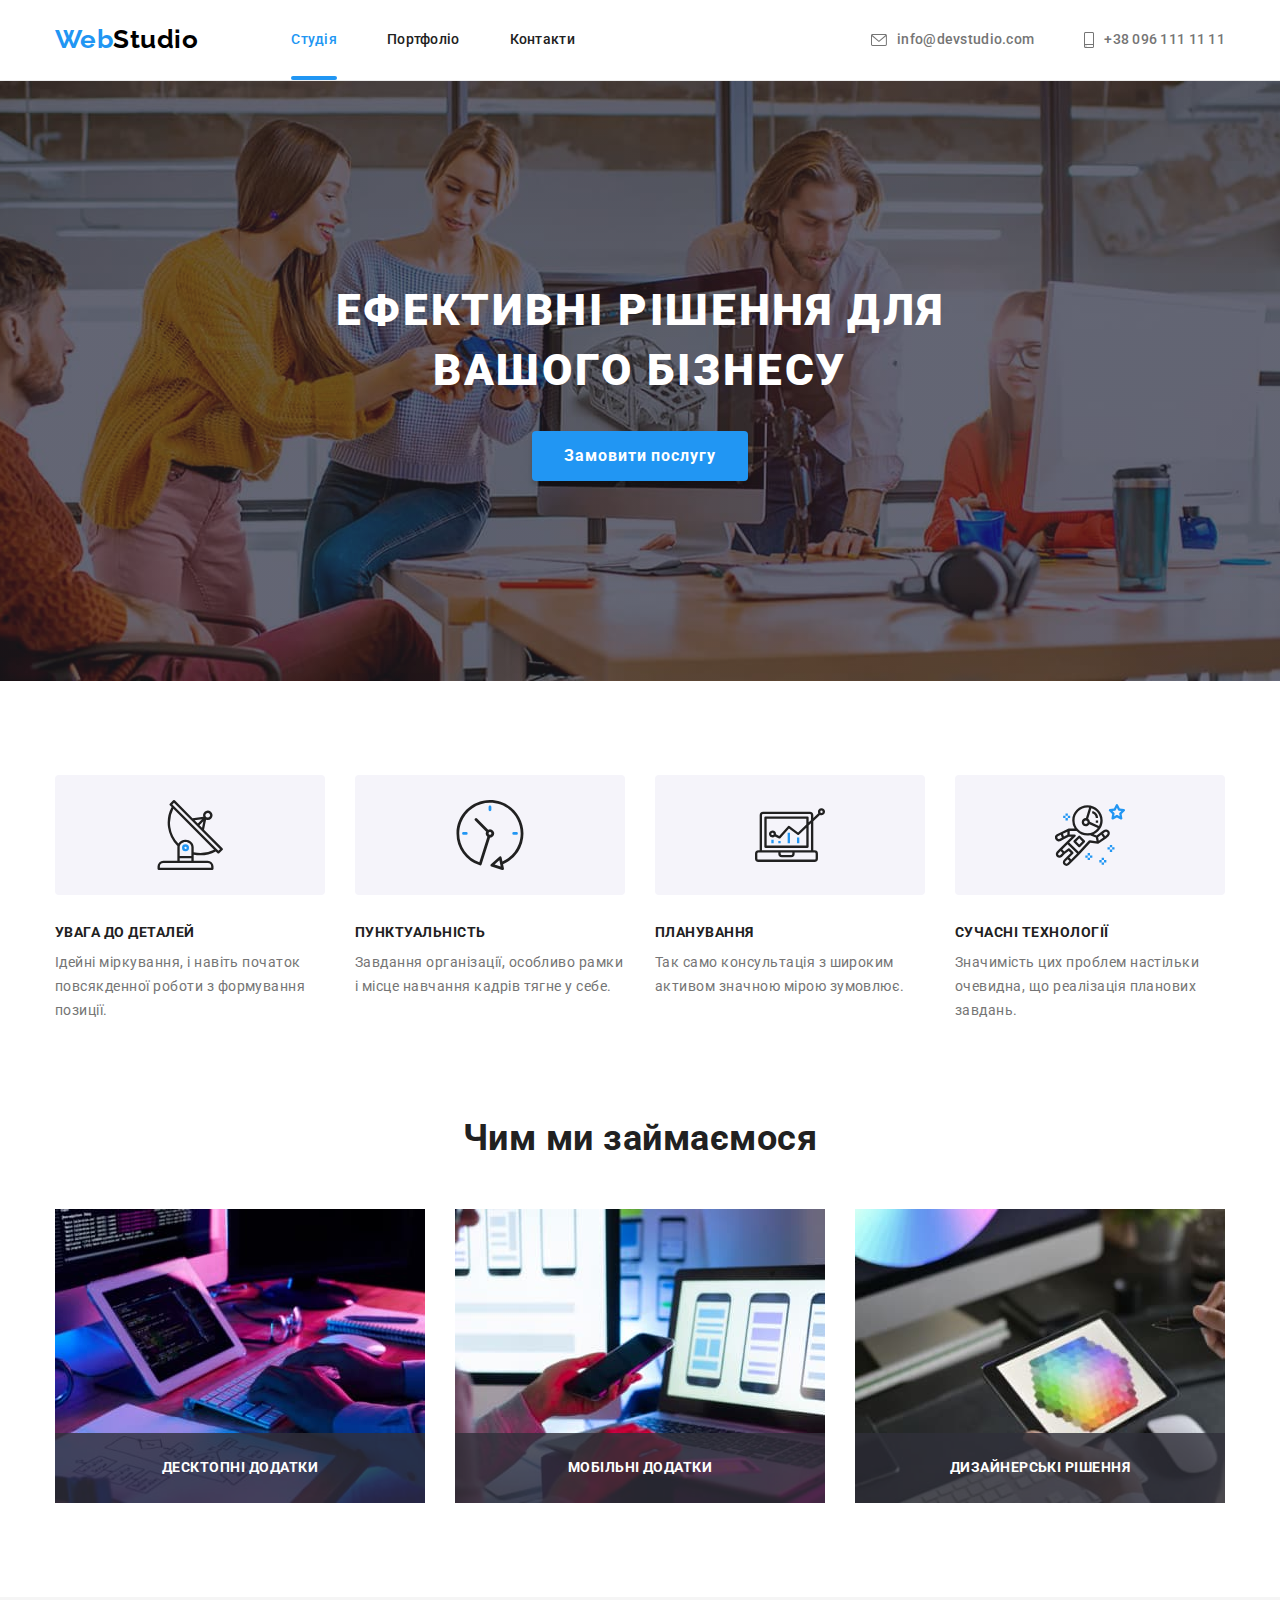
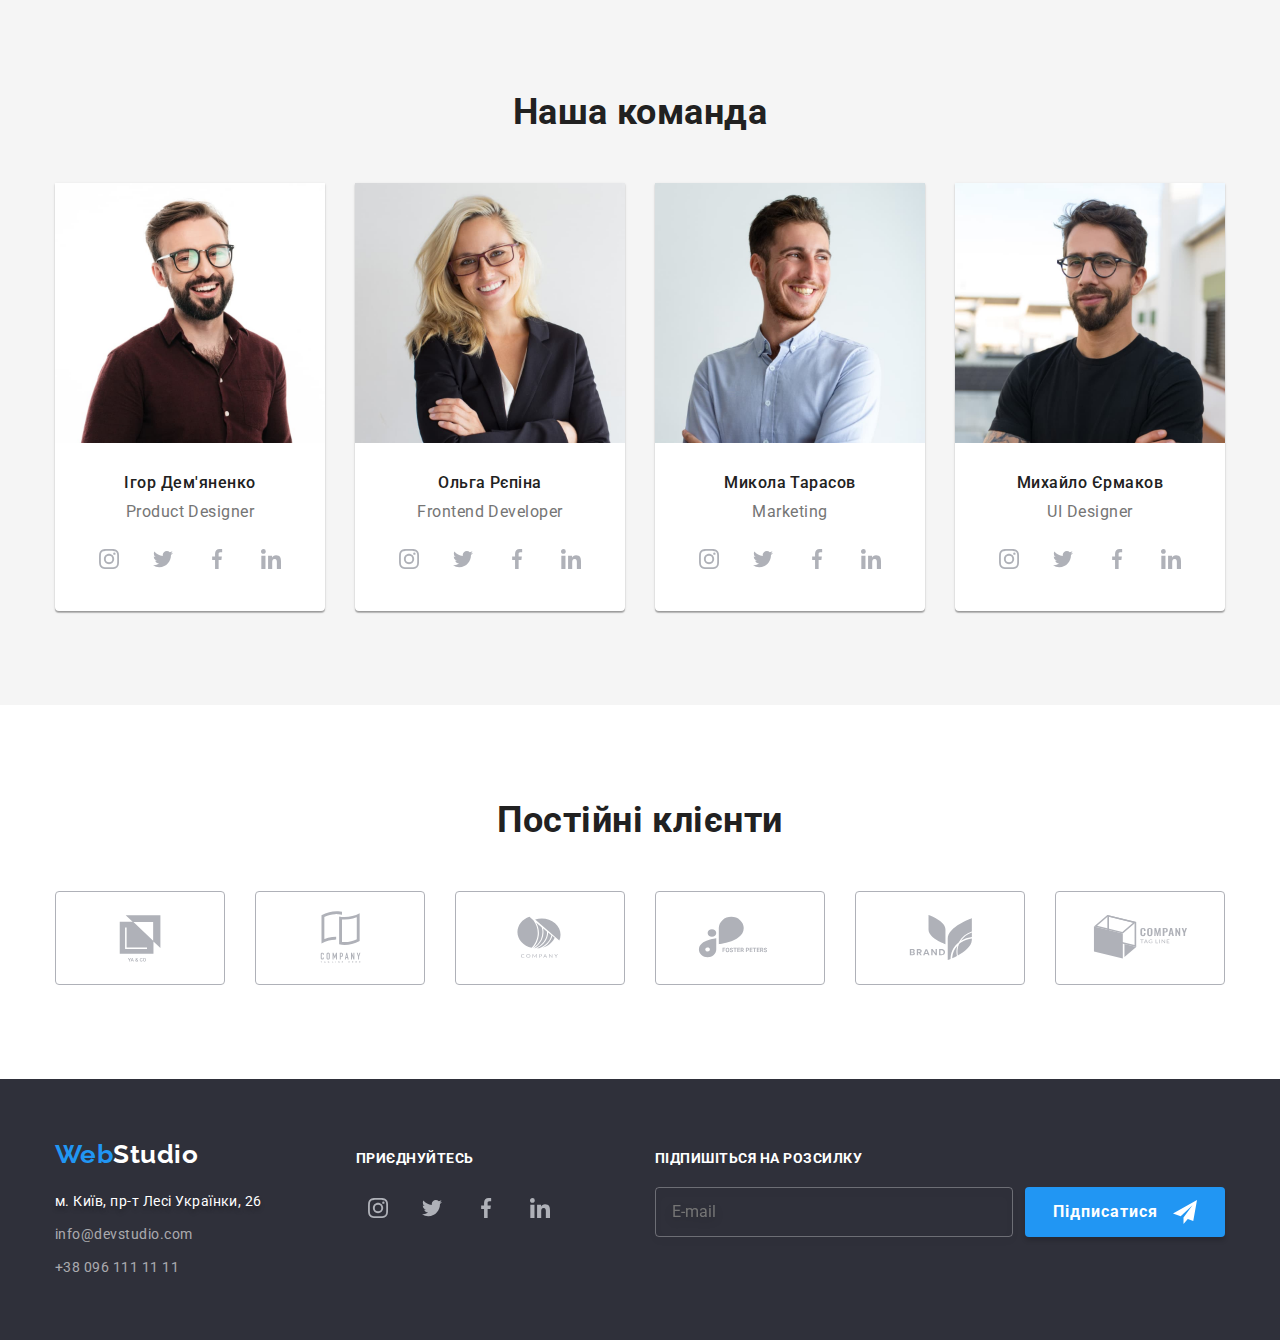
==== commit 86ffc7dd: "Виконує половину рефакторинга стилів" ====
--- a/index.html
+++ b/index.html
@@ -15,6 +15,7 @@
       rel="stylesheet"
       href="https://cdnjs.cloudflare.com/ajax/libs/modern-normalize/1.1.0/modern-normalize.min.css"
     />
+    <link rel="stylesheet" href="./css/main.css">
     <link rel="stylesheet" href="./css/styles.css" />
   </head>
   <body>
--- a/css/main.css
+++ b/css/main.css
@@ -0,0 +1,589 @@
+:root {
+  --primary-text-color: #212121;
+  --text-color: #757575;
+  --accent-color: #2196f3;
+  --primary-background-color: #ffffff;
+  --secondary-background-color: #2f303a;
+  --third-background-color: #f5f5f5;
+  /* Transition settings*/
+  --transition-duration: 250ms;
+  --transition-timing-function: cubic-bezier(0.4, 0, 0.2, 1);
+}
+
+.hidden {
+  position: absolute;
+  width: 1px;
+  height: 1px;
+  margin: -1px;
+  border: 0;
+  padding: 0;
+  white-space: nowrap;
+  -webkit-clip-path: inset(100%);
+          clip-path: inset(100%);
+  clip: rect(0 0 0 0);
+  overflow: hidden;
+}
+
+body {
+  background-color: var(--primary-background-color);
+  color: var(--primary-text-color);
+  font-family: "Roboto", sans-serif;
+  letter-spacing: 0.03em;
+}
+
+h1,
+h2,
+h3,
+h4,
+h5,
+h6,
+p {
+  margin-top: 0;
+  margin-bottom: 0;
+}
+
+img {
+  display: block;
+}
+
+input,
+textarea {
+  display: block;
+  outline: transparent;
+}
+
+.reset {
+  padding: 0;
+  margin: 0;
+  list-style: none;
+}
+
+.container {
+  margin: 0 auto;
+  width: 1200px;
+  padding-left: 15px;
+  padding-right: 15px;
+}
+
+.section {
+  padding-top: 94px;
+  padding-bottom: 94px;
+}
+.section.features {
+  padding-bottom: 0;
+}
+.section-title {
+  margin-bottom: 50px;
+  color: var(--primary-text-color);
+  font-weight: 700;
+  font-size: 36px;
+  line-height: 1.17;
+  text-align: center;
+}
+
+.header-logo {
+  padding-top: 24px;
+  padding-bottom: 24px;
+  color: #000000;
+  font-family: "Raleway", sans-serif;
+  font-weight: 700;
+  font-size: 26px;
+  line-height: 1.2;
+  text-decoration: none;
+  cursor: pointer;
+  -webkit-transition-property: color;
+  transition-property: color;
+  -webkit-transition-duration: var(--transition-duration);
+          transition-duration: var(--transition-duration);
+  -webkit-transition-timing-function: var(--transition-timing-function);
+          transition-timing-function: var(--transition-timing-function);
+}
+.header-logo .logo-accent {
+  color: var(--accent-color);
+}
+
+.nav {
+  display: -webkit-box;
+  display: -ms-flexbox;
+  display: flex;
+  -webkit-box-align: center;
+      -ms-flex-align: center;
+          align-items: center;
+}
+
+.main-nav {
+  display: -webkit-box;
+  display: -ms-flexbox;
+  display: flex;
+}
+
+.site-nav {
+  display: -webkit-box;
+  display: -ms-flexbox;
+  display: flex;
+  margin-left: 93px;
+}
+.site-nav .item + .item {
+  margin-left: 50px;
+}
+
+.contacts {
+  display: -webkit-box;
+  display: -ms-flexbox;
+  display: flex;
+  margin-left: auto;
+}
+.contacts .item + .item {
+  margin-left: 50px;
+}
+
+.site-nav .link,
+.contacts .contact {
+  display: block;
+  padding-top: 32px;
+  padding-bottom: 32px;
+  color: var(--primary-text-color);
+  font-weight: 500;
+  font-size: 14px;
+  line-height: 1.14;
+  letter-spacing: 0.02em;
+  text-decoration: none;
+  -webkit-transition-property: color;
+  transition-property: color;
+  -webkit-transition-duration: var(--transition-duration);
+          transition-duration: var(--transition-duration);
+  -webkit-transition-timing-function: var(--transition-timing-function);
+          transition-timing-function: var(--transition-timing-function);
+}
+
+.site-nav .link.current {
+  position: relative;
+  color: var(--accent-color);
+}
+
+.link.current::after {
+  content: "";
+  position: absolute;
+  left: 0;
+  bottom: 0;
+  display: block;
+  width: 100%;
+  height: 4px;
+  border-radius: 2px;
+  background-color: var(--accent-color);
+}
+
+.contacts .contact {
+  display: -webkit-box;
+  display: -ms-flexbox;
+  display: flex;
+  -webkit-box-align: center;
+      -ms-flex-align: center;
+          align-items: center;
+  color: var(--text-color);
+  -webkit-transition-property: color;
+  transition-property: color;
+  -webkit-transition-duration: var(--transition-duration);
+          transition-duration: var(--transition-duration);
+  -webkit-transition-timing-function: var(--transition-timing-function);
+          transition-timing-function: var(--transition-timing-function);
+}
+.contacts .contact > .icon.envelope {
+  width: 16px;
+  height: 12px;
+  margin-right: 10px;
+  padding: 0;
+  fill: currentColor;
+}
+.contacts .contact > .icon.smartphone {
+  width: 10px;
+  height: 16px;
+  margin-right: 10px;
+  padding: 0;
+  fill: currentColor;
+}
+
+.site-nav .link:hover,
+.site-nav .link:focus,
+.contact:hover,
+.contact:focus {
+  color: var(--accent-color);
+}
+
+.button {
+  border: none;
+  border-radius: 4px;
+  -webkit-box-shadow: 0px 4px 4px rgba(0, 0, 0, 0.15);
+          box-shadow: 0px 4px 4px rgba(0, 0, 0, 0.15);
+  padding: 10px 32px;
+  min-width: 216px;
+  color: var(--primary-background-color);
+  background-color: var(--accent-color);
+  font-weight: 700;
+  font-size: 16px;
+  line-height: 1.88;
+  text-align: center;
+  letter-spacing: 0.06em;
+  cursor: pointer;
+  -webkit-transition-property: background-color;
+  transition-property: background-color;
+  -webkit-transition-duration: var(--transition-duration);
+          transition-duration: var(--transition-duration);
+  -webkit-transition-timing-function: var(--transition-timing-function);
+          transition-timing-function: var(--transition-timing-function);
+}
+.button:hover, .button:focus {
+  background-color: #188ce8;
+}
+
+.backdrop {
+  position: fixed;
+  z-index: 10;
+  top: 0;
+  left: 0;
+  width: 100%;
+  height: 100%;
+  background-color: rgba(0, 0, 0, 0.2);
+  -webkit-transform: scale(1);
+          transform: scale(1);
+  -webkit-transition-duration: 250ms;
+          transition-duration: 250ms;
+  -webkit-transform-origin: top center;
+          transform-origin: top center;
+  -webkit-transition-timing-function: var(--transition-timing-function);
+          transition-timing-function: var(--transition-timing-function);
+}
+.backdrop.is-hidden {
+  opacity: 0;
+  pointer-events: none;
+  visibility: hidden;
+  -webkit-transform: scale(0);
+          transform: scale(0);
+  -webkit-transition-duration: 250ms;
+          transition-duration: 250ms;
+  -webkit-transform-origin: top center;
+          transform-origin: top center;
+  -webkit-transition-timing-function: var(--transition-timing-function);
+          transition-timing-function: var(--transition-timing-function);
+}
+
+.modal {
+  position: absolute;
+  top: 50%;
+  left: 50%;
+  -webkit-transform: translate(-50%, -50%);
+          transform: translate(-50%, -50%);
+  width: 528px;
+  height: 581px;
+  background-color: #FFFFFF;
+  -webkit-box-shadow: 0px 1px 3px rgba(0, 0, 0, 0.12), 0px 1px 1px rgba(0, 0, 0, 0.14), 0px 2px 1px rgba(0, 0, 0, 0.2);
+          box-shadow: 0px 1px 3px rgba(0, 0, 0, 0.12), 0px 1px 1px rgba(0, 0, 0, 0.14), 0px 2px 1px rgba(0, 0, 0, 0.2);
+  border-radius: 4px;
+}
+
+.modal-btn-close {
+  position: absolute;
+  top: 8px;
+  right: 8px;
+  display: -webkit-box;
+  display: -ms-flexbox;
+  display: flex;
+  -webkit-box-pack: center;
+      -ms-flex-pack: center;
+          justify-content: center;
+  -webkit-box-align: center;
+      -ms-flex-align: center;
+          align-items: center;
+  width: 30px;
+  height: 30px;
+  background: #FFFFFF;
+  border: 1px solid rgba(0, 0, 0, 0.1);
+  border-radius: 50%;
+  cursor: pointer;
+}
+.modal-btn-close .icon {
+  width: 11px;
+  height: 11px;
+  -webkit-transition-property: fill;
+  transition-property: fill;
+  -webkit-transition-duration: var(--transition-duration);
+          transition-duration: var(--transition-duration);
+  -webkit-transition-timing-function: var(--transition-timing-function);
+          transition-timing-function: var(--transition-timing-function);
+}
+.modal-btn-close:hover .icon {
+  fill: var(--accent-color);
+}
+
+.registration-form {
+  padding: 40px;
+  text-align: left;
+}
+
+.modal-title {
+  display: block;
+  text-align: center;
+  margin-bottom: 12px;
+  font-weight: 700;
+  font-size: 20px;
+  line-height: 1.15;
+  color: #212121;
+}
+
+.modal-label {
+  position: relative;
+  display: block;
+}
+.modal-label:nth-child(-n+3) {
+  margin-bottom: 10px;
+}
+.modal-label:last-child {
+  margin-bottom: 20px;
+}
+
+.modal-name {
+  display: block;
+  margin-left: 0;
+  margin-bottom: 4px;
+  font-weight: 400;
+  font-size: 12px;
+  line-height: 1.17;
+  letter-spacing: 0.01em;
+  color: var(--text-color);
+}
+
+.modal-input {
+  outline: transparent;
+  width: 100%;
+  height: 40px;
+  padding-left: 42px;
+  padding-right: 42px;
+  border: 1px solid rgba(33, 33, 33, 0.2);
+  border-radius: 4px;
+  font-size: 12px;
+  line-height: 1.17;
+  letter-spacing: 0.01em;
+  color: rgba(117, 117, 117, 0.5);
+  -webkit-transition-property: border-color, fill;
+  transition-property: border-color, fill;
+  -webkit-transition-duration: var(--transition-duration);
+          transition-duration: var(--transition-duration);
+  -webkit-transition-timing-function: var(--transition-timing-function);
+          transition-timing-function: var(--transition-timing-function);
+}
+.modal-input:focus {
+  border-color: var(--accent-color);
+}
+.modal-input:focus + .modal-icon {
+  fill: var(--accent-color);
+}
+
+.modal-icon {
+  position: absolute;
+  bottom: 11px;
+  left: 12px;
+  -webkit-transition-property: border-color, fill;
+  transition-property: border-color, fill;
+  -webkit-transition-duration: var(--transition-duration);
+          transition-duration: var(--transition-duration);
+  -webkit-transition-timing-function: var(--transition-timing-function);
+          transition-timing-function: var(--transition-timing-function);
+}
+
+.modal-textarea {
+  outline: transparent;
+  width: 100%;
+  height: 120px;
+  padding: 12px 16px;
+  border: 1px solid rgba(33, 33, 33, 0.2);
+  border-radius: 4px;
+  resize: none;
+  font-weight: 400;
+  font-size: 12px;
+  line-height: 1.17;
+  letter-spacing: 0.01em;
+  color: rgba(117, 117, 117, 0.5);
+  -webkit-transition-property: border-color;
+  transition-property: border-color;
+  -webkit-transition-duration: var(--transition-duration);
+          transition-duration: var(--transition-duration);
+  -webkit-transition-timing-function: var(--transition-timing-function);
+          transition-timing-function: var(--transition-timing-function);
+}
+.modal-textarea::-webkit-input-placeholder {
+  font-weight: 400;
+  font-size: 12px;
+  line-height: 1.17;
+  letter-spacing: 0.01em;
+  color: rgba(117, 117, 117, 0.5);
+}
+.modal-textarea::-moz-placeholder {
+  font-weight: 400;
+  font-size: 12px;
+  line-height: 1.17;
+  letter-spacing: 0.01em;
+  color: rgba(117, 117, 117, 0.5);
+}
+.modal-textarea:-ms-input-placeholder {
+  font-weight: 400;
+  font-size: 12px;
+  line-height: 1.17;
+  letter-spacing: 0.01em;
+  color: rgba(117, 117, 117, 0.5);
+}
+.modal-textarea::-ms-input-placeholder {
+  font-weight: 400;
+  font-size: 12px;
+  line-height: 1.17;
+  letter-spacing: 0.01em;
+  color: rgba(117, 117, 117, 0.5);
+}
+.modal-textarea::placeholder {
+  font-weight: 400;
+  font-size: 12px;
+  line-height: 1.17;
+  letter-spacing: 0.01em;
+  color: rgba(117, 117, 117, 0.5);
+}
+.modal-textarea:focus {
+  border-color: var(--accent-color);
+}
+
+.agreement-title {
+  display: -webkit-box;
+  display: -ms-flexbox;
+  display: flex;
+  -webkit-box-align: center;
+      -ms-flex-align: center;
+          align-items: center;
+  -webkit-box-pack: center;
+      -ms-flex-pack: center;
+          justify-content: center;
+  gap: 8px;
+  margin-bottom: 30px;
+  text-align: center;
+  font-weight: 400;
+  font-size: 14px;
+  line-height: 1.71;
+  color: var(--text-color);
+  cursor: pointer;
+}
+
+.agreement-chekbox {
+  position: absolute;
+  opacity: 0;
+  -webkit-transform: scale(0);
+          transform: scale(0);
+}
+.agreement-chekbox:checked + .chekbox-icon .uncheked-icon {
+  opacity: 0;
+}
+.agreement-chekbox:checked + .chekbox-icon .cheked-icon {
+  opacity: 1;
+}
+.agreement-chekbox:focus + .chekbox-icon .uncheked-icon {
+  fill: var(--accent-color);
+}
+
+.chekbox-icon {
+  display: block;
+}
+
+.uncheked-icon {
+  opacity: 1;
+  -webkit-transition-property: opacity, fill;
+  transition-property: opacity, fill;
+  -webkit-transition-duration: var(--transition-duration);
+          transition-duration: var(--transition-duration);
+  -webkit-transition-timing-function: var(--transition-timing-function);
+          transition-timing-function: var(--transition-timing-function);
+}
+
+.cheked-icon {
+  opacity: 0;
+  -webkit-transition-property: opacity;
+  transition-property: opacity;
+  -webkit-transition-duration: var(--transition-duration);
+          transition-duration: var(--transition-duration);
+  -webkit-transition-timing-function: var(--transition-timing-function);
+          transition-timing-function: var(--transition-timing-function);
+}
+
+.agreement-name {
+  -webkit-user-select: none;
+     -moz-user-select: none;
+      -ms-user-select: none;
+          user-select: none;
+}
+
+.agreement-link {
+  text-decoration: underline;
+  text-underline-position: under;
+  color: var(--accent-color);
+  -webkit-transition-property: color;
+  transition-property: color;
+  -webkit-transition-duration: var(--transition-duration);
+          transition-duration: var(--transition-duration);
+  -webkit-transition-timing-function: var(--transition-timing-function);
+          transition-timing-function: var(--transition-timing-function);
+}
+.agreement-link:hover, .agreement-link:focus {
+  color: #188ce8;
+}
+
+.agreement-btn {
+  display: block;
+  margin: 0 auto;
+  width: 200px;
+  height: 50px;
+  border: none;
+  font-weight: 700;
+  font-size: 16px;
+  line-height: 1.88;
+  letter-spacing: 0.06em;
+  color: #FFFFFF;
+  background-color: var(--accent-color);
+  -webkit-box-shadow: 0px 4px 4px rgba(0, 0, 0, 0.15);
+          box-shadow: 0px 4px 4px rgba(0, 0, 0, 0.15);
+  border-radius: 4px;
+  cursor: pointer;
+  -webkit-transition-property: background-color;
+  transition-property: background-color;
+  -webkit-transition-duration: var(--transition-duration);
+          transition-duration: var(--transition-duration);
+  -webkit-transition-timing-function: var(--transition-timing-function);
+          transition-timing-function: var(--transition-timing-function);
+}
+.agreement-btn:hover, .agreement-btn:focus {
+  background-color: #188ce8;
+}
+
+.header {
+  border-bottom: 1px solid #ececec;
+}
+
+.hero {
+  padding-top: 200px;
+  padding-bottom: 200px;
+  text-align: center;
+  background-color: #c4c4c4;
+  max-width: 1600px;
+  margin-left: auto;
+  margin-right: auto;
+  background-image: -webkit-gradient(linear, left top, right top, from(rgba(47, 48, 58, 0.4)), to(rgba(47, 48, 58, 0.4))), url(../images/bg-image-hero.jpg);
+  background-image: linear-gradient(to right, rgba(47, 48, 58, 0.4), rgba(47, 48, 58, 0.4)), url(../images/bg-image-hero.jpg);
+  background-repeat: no-repeat;
+  background-position: center;
+  background-size: cover;
+}
+.hero-title {
+  margin: 0 auto;
+  margin-bottom: 30px;
+  width: 696px;
+  color: var(--primary-background-color);
+  font-weight: 900;
+  font-size: 44px;
+  line-height: 1.36;
+  letter-spacing: 0.06em;
+  text-transform: uppercase;
+}/*# sourceMappingURL=main.css.map */--- a/css/styles.css
+++ b/css/styles.css
@@ -1,14 +1,14 @@
-html {
+/* html {
   box-sizing: border-box;
 }
-
-*,
+ */
+/* *,
 *::before,
 *::after {
   box-sizing: border-box;
-}
-
-h1,
+} */
+
+/* h1,
 h2,
 h3,
 h4,
@@ -21,29 +21,29 @@
 
 img {
   display: block;
-}
-
-:root {
+}  */
+
+/* :root {
   --primary-text-color: #212121;
   --text-color: #757575;
   --accent-color: #2196f3;
   --primary-background-color: #ffffff;
   --secondary-background-color: #2f303a;
-  --third-background-color: #f5f5f5;
+  --third-background-color: #f5f5f5; */
   /* Transition settings*/
-  --transition-duration: 250ms;
+  /* --transition-duration: 250ms;
   --transition-timing-function: cubic-bezier(0.4, 0, 0.2, 1);
-}
-
-body {
+} */
+
+/* body {
   background-color: var(--primary-background-color);
   color: var(--primary-text-color);
 
   font-family: 'Roboto', sans-serif;
   letter-spacing: 0.03em;
-}
-
-input, 
+} */
+
+/* input, 
 textarea {
   display: block;
   outline: transparent;
@@ -53,14 +53,14 @@
   padding: 0;
   margin: 0;
   list-style: none;
-}
+} */
 
 /* Header */
 
-.header {
+/* .header {
   border-bottom: 1px solid #ececec;
-}
-.header-logo {
+} */
+/* .header-logo {
   padding-top: 24px;
   padding-bottom: 24px;
 
@@ -84,17 +84,17 @@
 .header-logo:hover,
 .header-logo:focus {
   color: var(--accent-color);
-}
-
-.container {
+} */
+
+/* .container {
   margin: 0 auto;
   width: 1200px;
   padding-left: 15px;
   padding-right: 15px;
-}
+} */
 /* Site nav */
 
-.nav {
+/* .nav {
   display: flex;
   align-items: center;
 }
@@ -192,10 +192,10 @@
 .contact:focus {
   color: var(--accent-color);
 }
-
+ */
 /* Hero */
 
-.hero-title {
+/* .hero-title {
   margin: 0 auto;
   margin-bottom: 30px;
   width: 696px;
@@ -227,11 +227,11 @@
   background-repeat: no-repeat;
   background-position: center;
   background-size: cover;
-}
+} */
 
 /* Hero button */
 
-.button {
+/* .button {
   border: none;
   border-radius: 4px;
   box-shadow: 0px 4px 4px rgba(0, 0, 0, 0.15);
@@ -255,11 +255,11 @@
 .button:hover,
 .button:focus {
   background-color: #188ce8;
-}
+} */
 
 /* Modal */
 
-.backdrop {
+/* .backdrop {
   position: fixed;
   z-index: 10;
   top: 0;
@@ -322,11 +322,11 @@
 
 .modal-btn-close:hover .icon {
   fill: var(--accent-color);
-}
+} */
 
 /* Modal forms */
 
-.registration-form {
+/* .registration-form {
   padding: 40px;
   text-align: left;
 }
@@ -436,10 +436,10 @@
   display: flex;
   align-items: center;
   justify-content: center;
-  gap: 8px;
+  gap: 8px; */
 
   /* display: block; */
-  margin-bottom: 30px;
+  /* margin-bottom: 30px;
   text-align: center;
   font-weight: 400;
   font-size: 14px;
@@ -529,12 +529,12 @@
 .agreement-btn:hover,
 .agreement-btn:focus {
 background-color: #188ce8;
-}
+} */
 
 
 /* Sections */
 
-.section {
+/* .section {
   padding-top: 94px;
   padding-bottom: 94px;
 }
@@ -547,11 +547,11 @@
   font-size: 36px;
   line-height: 1.17;
   text-align: center;
-}
+} */
 
 /* Features */
 
-.hidden {
+/* .hidden {
   position: absolute;
   width: 1px;
   height: 1px;
@@ -562,11 +562,11 @@
   clip-path: inset(100%);
   clip: rect(0 0 0 0);
   overflow: hidden;
-}
-
-.section.features {
+} */
+
+/* .section.features {
   padding-bottom: 0;
-}
+} */
 
 .features__list {
   display: flex;
